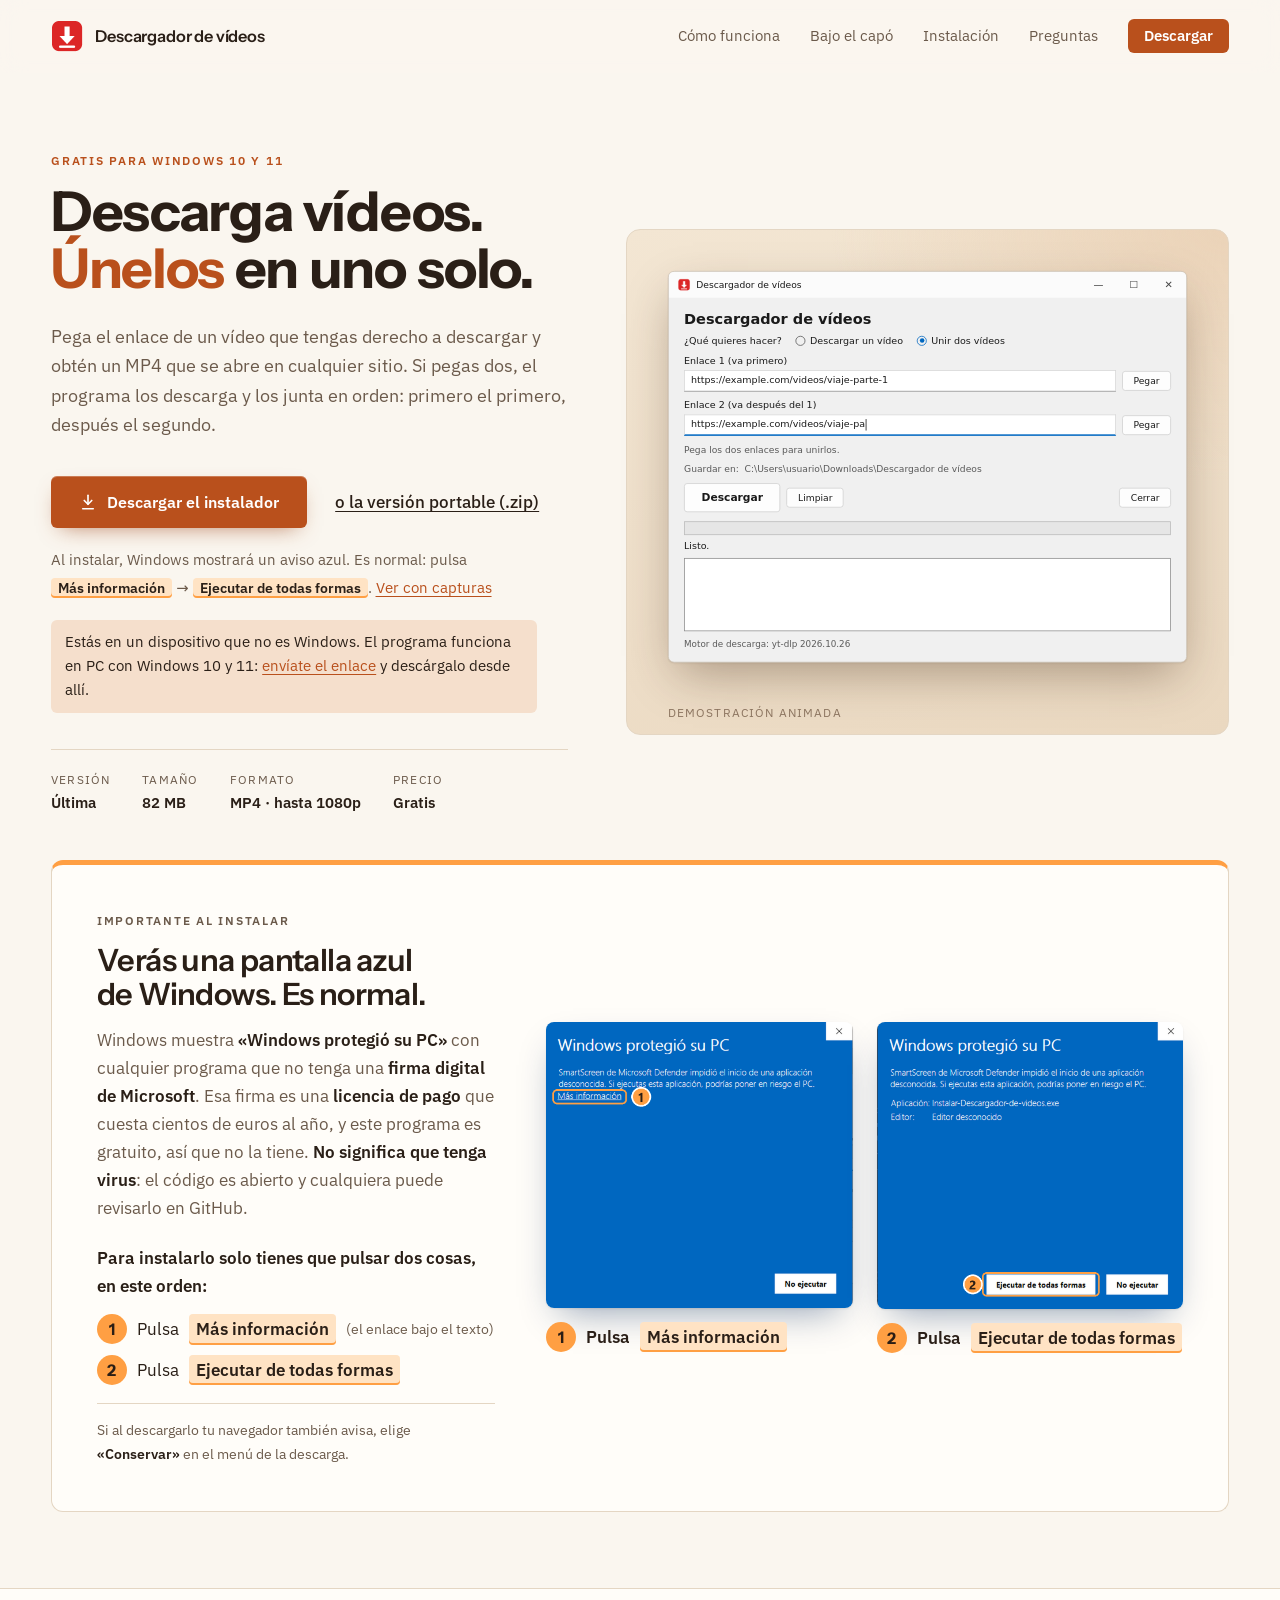
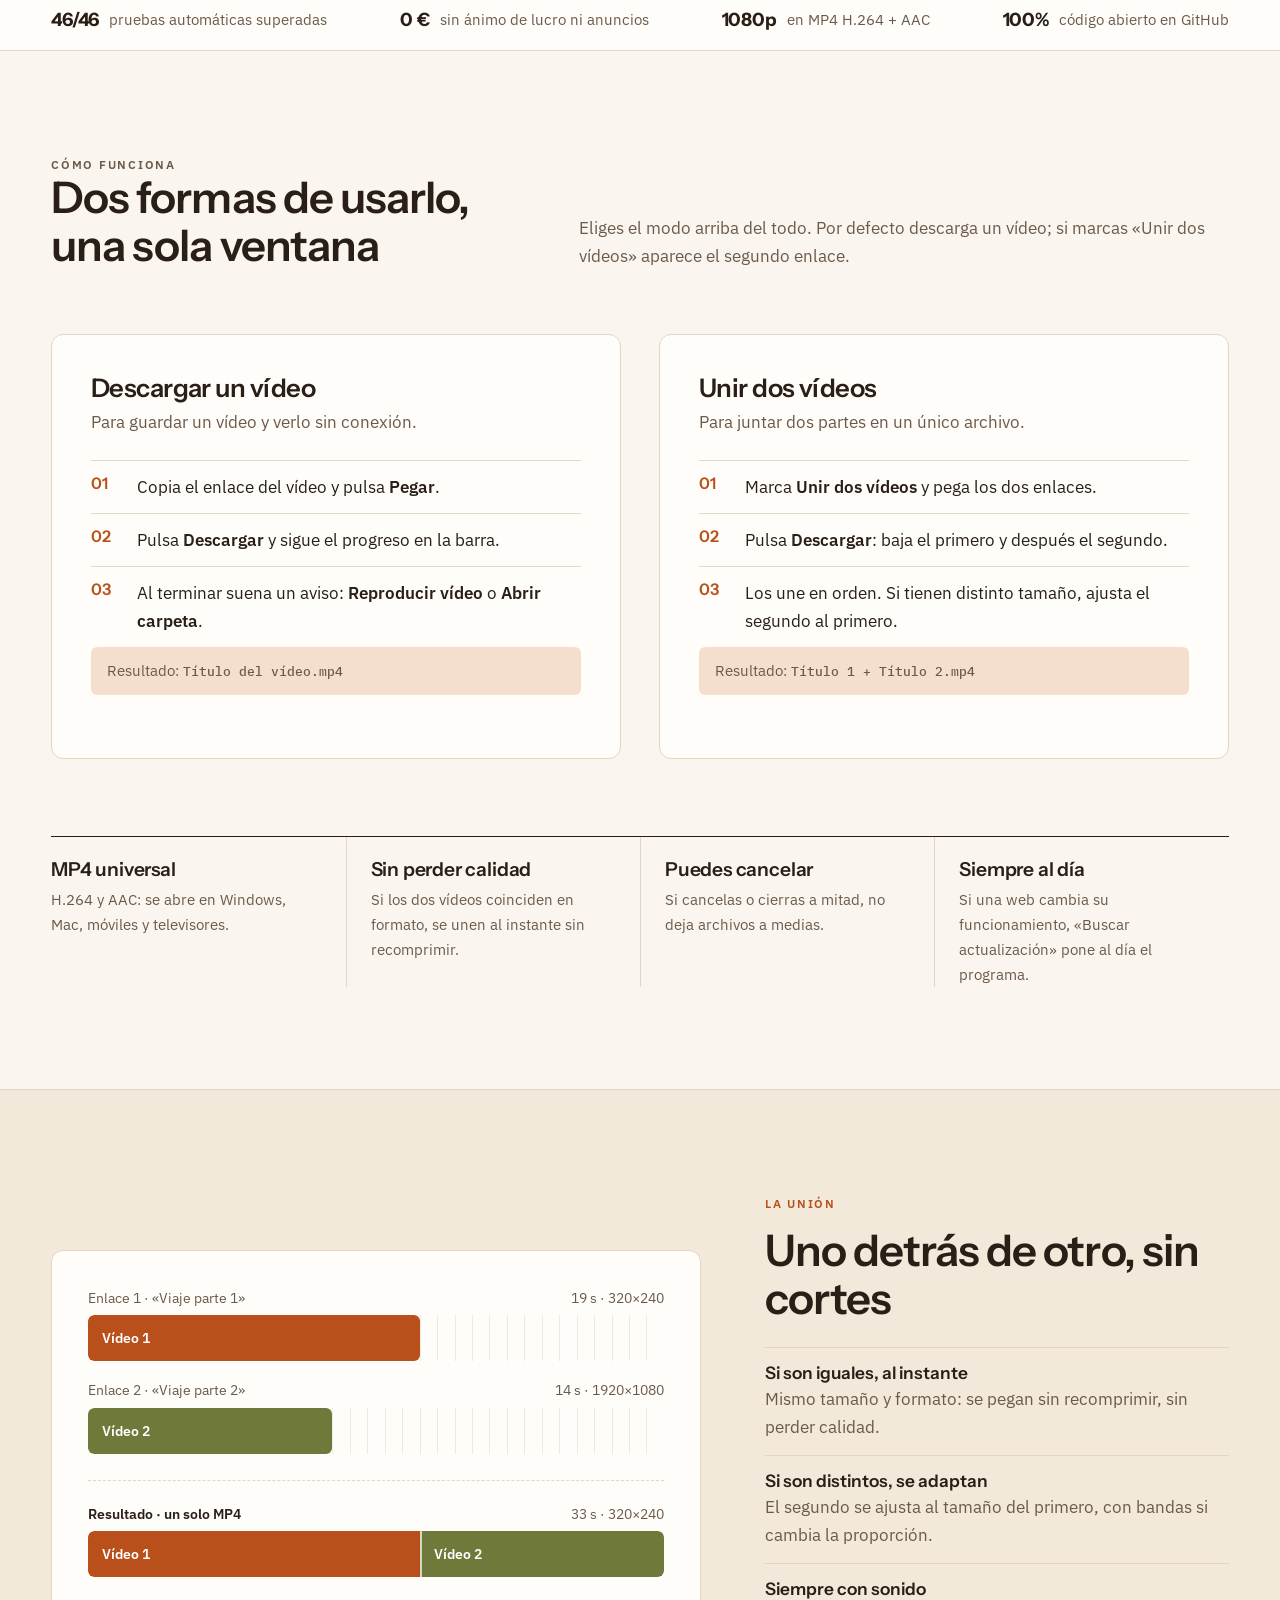
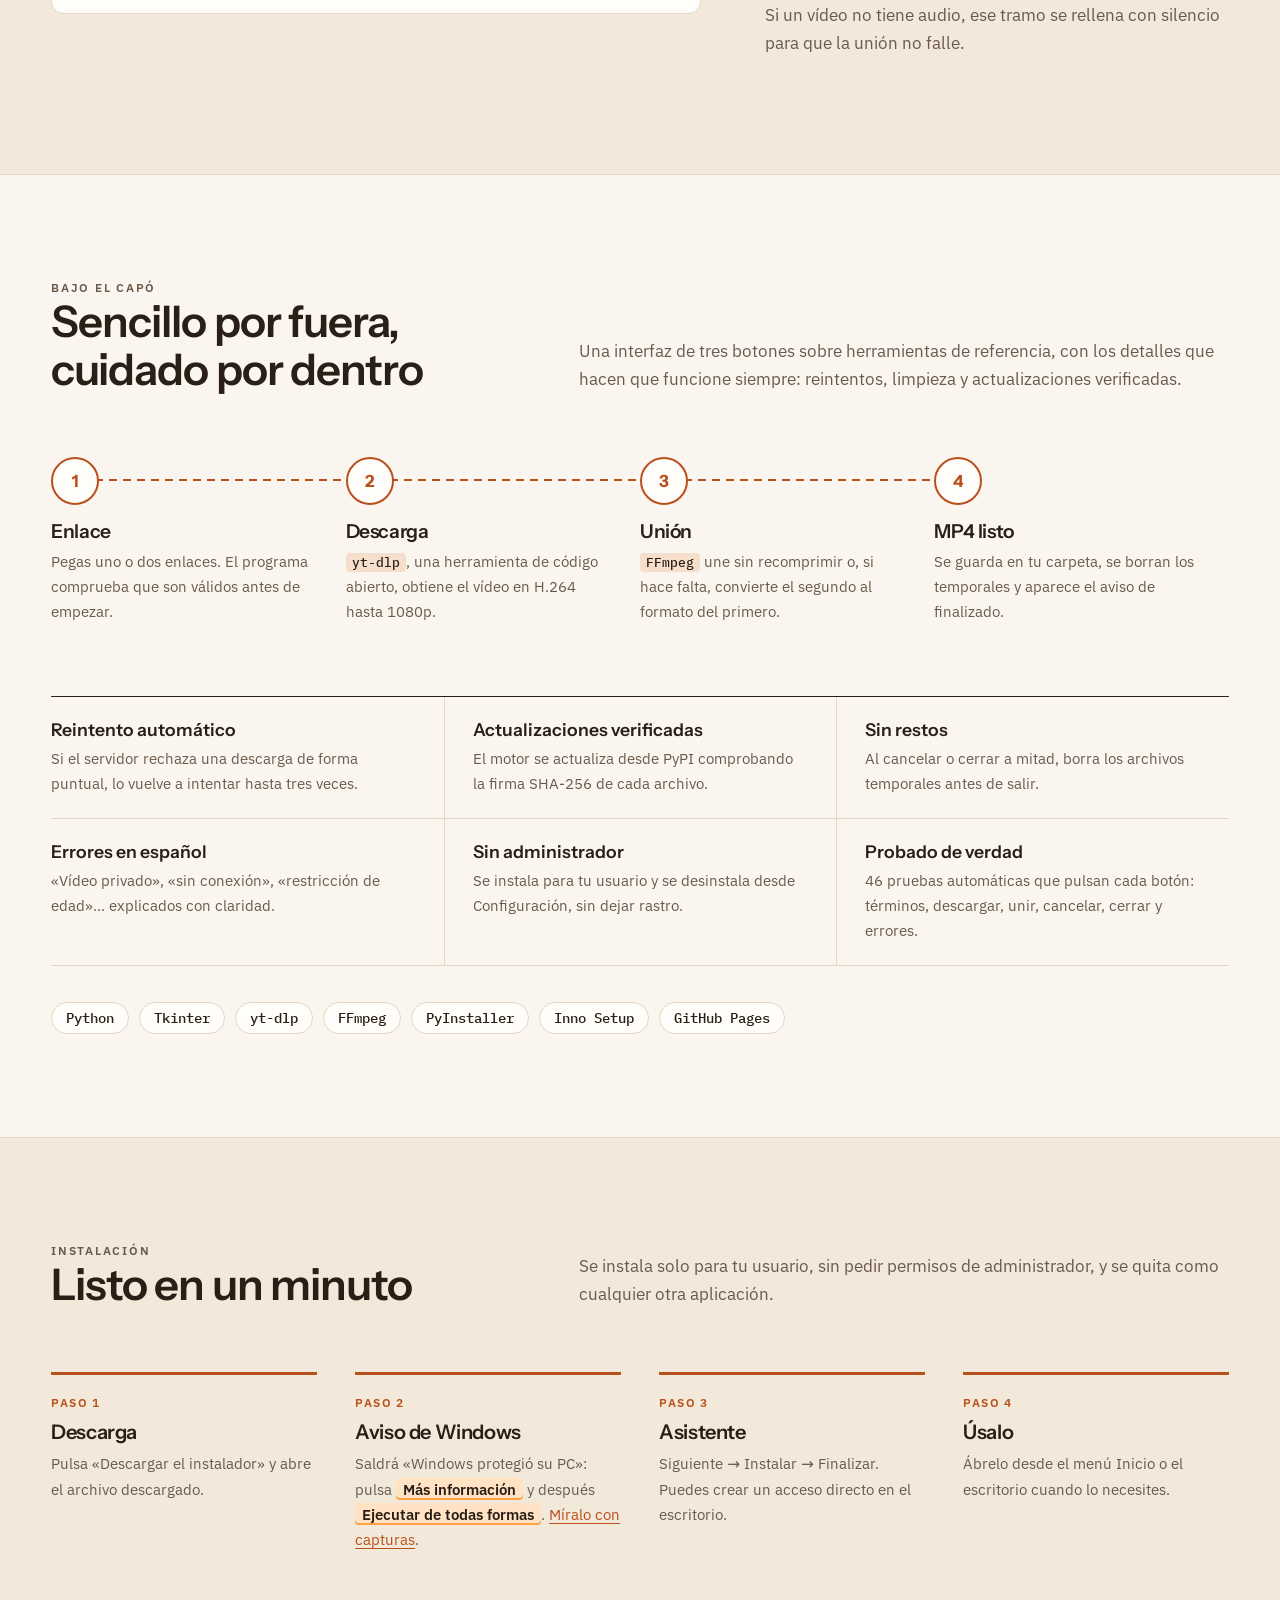
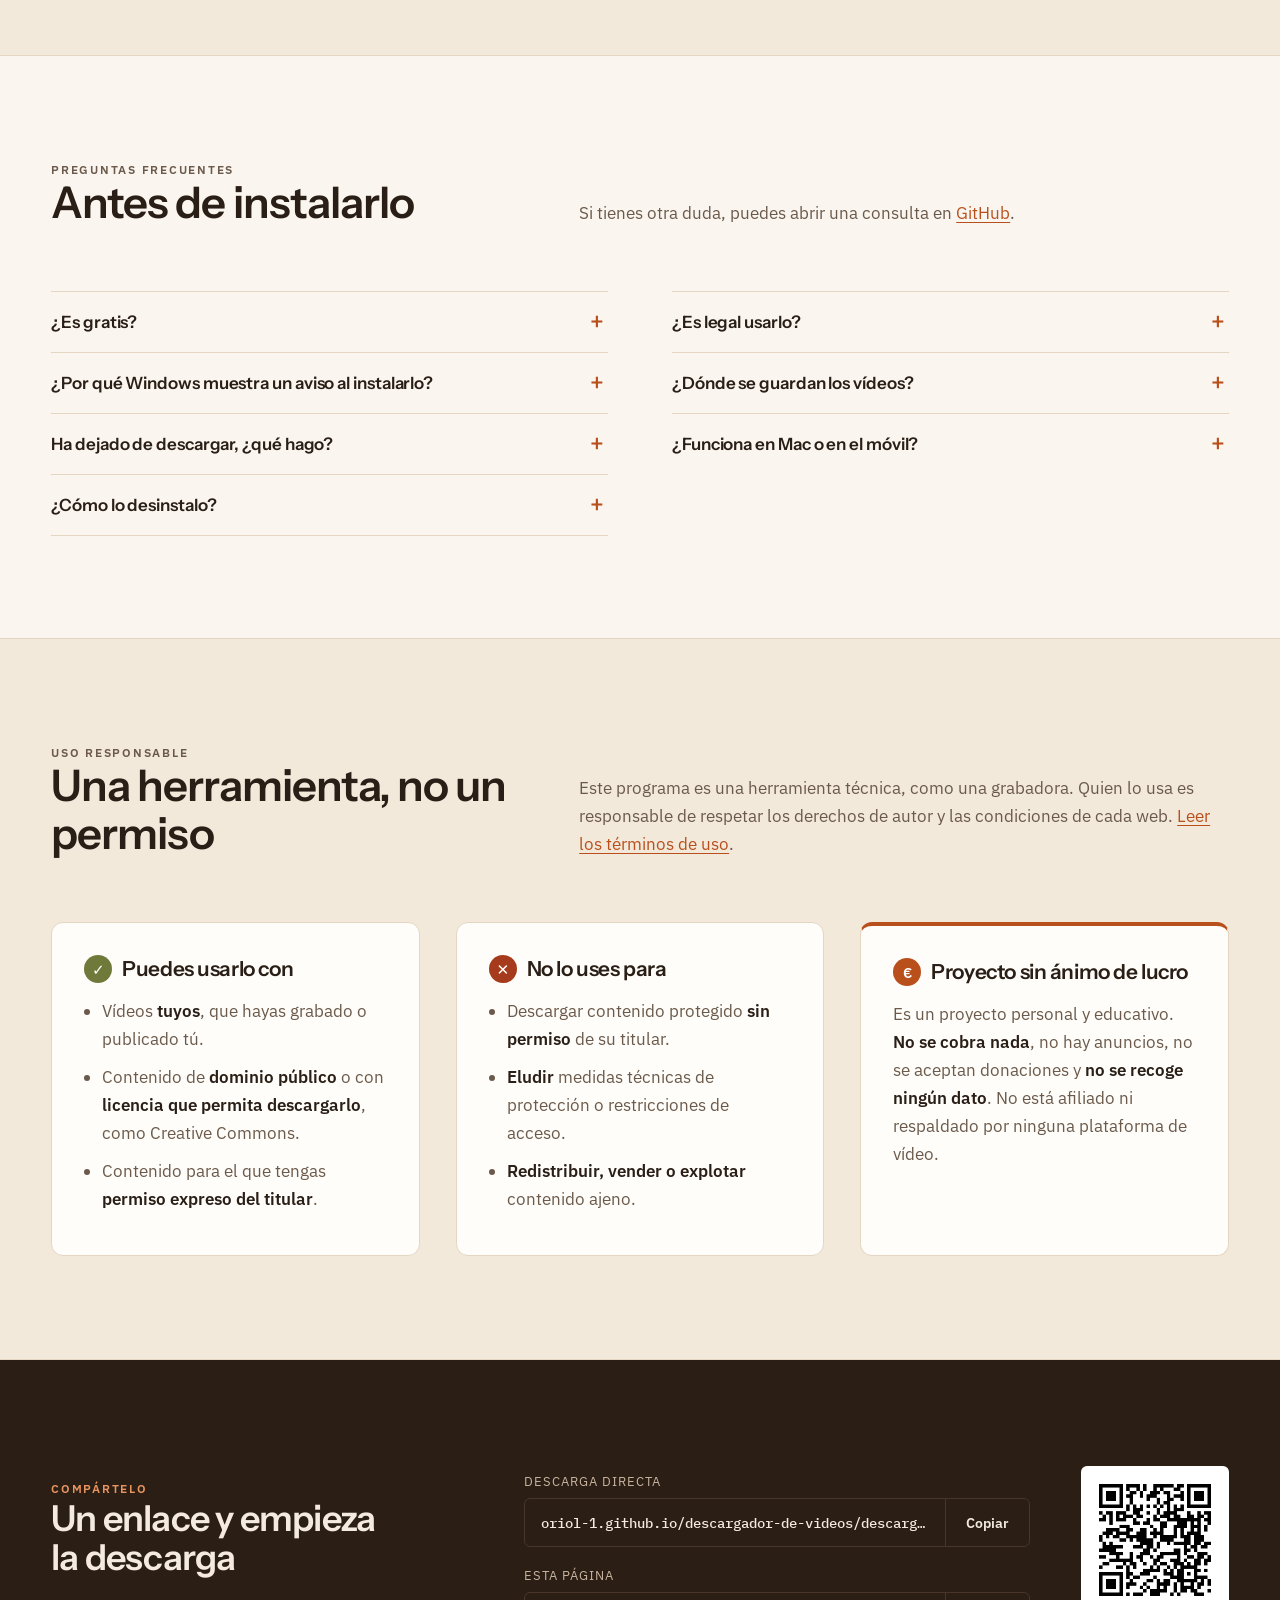
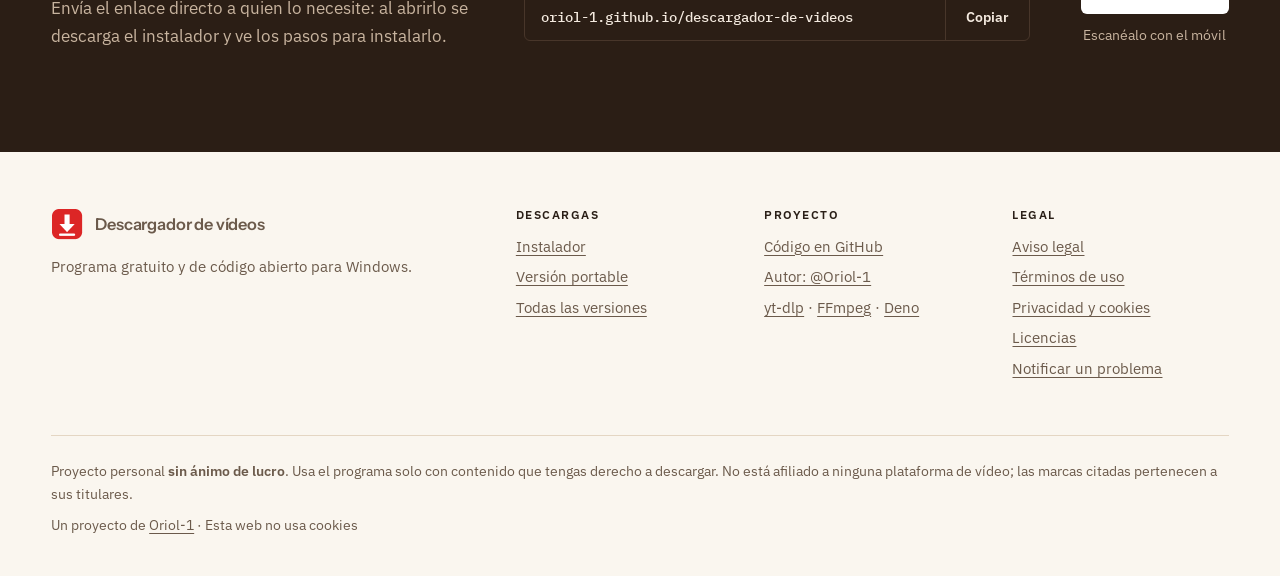
==== docs/index.html @ 26045945 "Descargador de vídeos 1.0.1 Programa para Windows que descarga un vídeo en MP4 o une dos vídeos en u" ====
<!doctype html>
<html lang="es">
<head>
  <meta charset="utf-8">
  <meta name="viewport" content="width=device-width, initial-scale=1">
  <title>Descargador de vídeos</title>
  <meta name="description" content="Programa gratuito para Windows: descarga un vídeo en MP4 o une dos vídeos en uno solo.">
  <link rel="icon" type="image/png" href="icono.png">
  <meta property="og:type" content="website">
  <meta property="og:url" content="https://oriol-1.github.io/descargador-de-videos/">
  <meta property="og:title" content="Descargador de vídeos · Gratis para Windows">
  <meta property="og:description" content="Descarga un vídeo en MP4 o une dos en uno solo. Sin anuncios ni cuentas.">
  <meta property="og:image" content="https://oriol-1.github.io/descargador-de-videos/og.png">
  <meta property="og:image:width" content="1200">
  <meta property="og:image:height" content="630">
  <meta name="twitter:card" content="summary_large_image">
  <meta name="theme-color" content="#FAF6EF">
  <link rel="preload" href="fuentes/instrumentsans.woff2" as="font" type="font/woff2" crossorigin>
  <link rel="stylesheet" href="fuentes/fuentes.css">
  <style>
    :root {
      --papel: #FAF6EF;
      --papel-2: #F2E9DB;
      --tarjeta: #FFFDF9;
      --tinta: #2A1F17;
      --tinta-suave: #6B5A4B;
      --linea: #E4D6C3;
      --acento: #B9501C;
      --acento-hover: #9A4116;
      --acento-suave: #F5DFCC;
      --oliva: #6F7A3A;
      --banda: #2B1E15;
      --banda-texto: #F4EADF;
      --banda-suave: #C8B49F;
      --banda-linea: #48362A;
      --titulos: "Instrument Sans", "Segoe UI", system-ui, sans-serif;
      --sans: "IBM Plex Sans", "Segoe UI", system-ui, sans-serif;
      --mono: "IBM Plex Mono", Consolas, monospace;
      --ancho: 1320px;
      --margen: clamp(16px, 4vw, 56px);
      color-scheme: light;
    }

    * { box-sizing: border-box; }
    html { scroll-behavior: smooth; scroll-padding-top: 88px; }
    body {
      margin: 0; background: var(--papel); color: var(--tinta);
      font: 17px/1.65 var(--sans); -webkit-font-smoothing: antialiased;
    }
    img { max-width: 100%; height: auto; display: block; }
    a { color: var(--acento); text-underline-offset: 3px; }
    a:focus-visible, button:focus-visible, summary:focus-visible, input:focus-visible {
      outline: 2px solid var(--acento); outline-offset: 3px; border-radius: 4px;
    }
    .ancho { max-width: var(--ancho); margin: 0 auto; padding: 0 var(--margen); }
    h1, h2, h3 { font-family: var(--titulos); font-weight: 600; line-height: 1.1; letter-spacing: -.02em; margin: 0; }
    .antetitulo {
      font-size: .78rem; font-weight: 600; letter-spacing: .14em; text-transform: uppercase;
      color: var(--acento); margin: 0 0 14px;
    }

    /* ---------- Apariciones al hacer scroll (solo con JavaScript) ---------- */
    .js .aparece { opacity: 0; transform: translateY(18px); transition: opacity .7s ease, transform .7s ease; }
    .js .aparece.visto { opacity: 1; transform: none; }
    @media (prefers-reduced-motion: reduce) {
      html { scroll-behavior: auto; }
      .js .aparece { opacity: 1; transform: none; transition: none; }
    }

    /* ---------- Botones ---------- */
    .boton {
      display: inline-flex; align-items: center; gap: 10px;
      background: var(--acento); color: #fff;
      font: 600 1rem/1 var(--sans); text-decoration: none;
      padding: 17px 28px; border-radius: 6px; border: 0; cursor: pointer;
      box-shadow: 0 1px 0 rgba(255,255,255,.25) inset, 0 8px 22px -10px rgba(154, 65, 22, .7);
      transition: background .15s, transform .15s;
    }
    .boton:hover { background: var(--acento-hover); transform: translateY(-1px); }
    .boton svg { width: 18px; height: 18px; flex: none; }
    .boton.pequeno { padding: 10px 16px; font-size: .92rem; box-shadow: none; }

    /* ---------- Cabecera fija ---------- */
    .cabecera {
      position: sticky; top: 0; z-index: 20;
      background: rgba(250, 246, 239, .82); backdrop-filter: saturate(1.4) blur(12px); -webkit-backdrop-filter: saturate(1.4) blur(12px);
      border-bottom: 1px solid transparent; transition: border-color .2s, box-shadow .2s;
    }
    .cabecera.con-sombra { border-bottom-color: var(--linea); box-shadow: 0 6px 24px -18px rgba(60, 35, 15, .5); }
    .cabecera .ancho { display: flex; align-items: center; justify-content: space-between; gap: 24px; height: 72px; }
    .marca { display: flex; align-items: center; gap: 12px; color: var(--tinta); text-decoration: none; font: 600 1.02rem var(--titulos); letter-spacing: -.01em; }
    .marca img { width: 32px; height: 32px; border-radius: 7px; }
    .menu { display: flex; align-items: center; gap: 30px; }
    .menu a:not(.boton) { color: var(--tinta-suave); text-decoration: none; font-size: .95rem; }
    .menu a:not(.boton):hover { color: var(--tinta); }

    /* ---------- Portada ---------- */
    .portada { padding: clamp(40px, 6vw, 88px) 0 clamp(28px, 3.5vw, 48px); overflow: hidden; }
    .portada .ancho {
      display: grid; grid-template-columns: minmax(0, 6fr) minmax(0, 7fr);
      gap: clamp(36px, 4.5vw, 72px); align-items: center;
    }
    .portada h1 { font-size: clamp(2.6rem, 4.3vw, 4.1rem); font-weight: 700; line-height: 1.03; letter-spacing: -.025em; word-spacing: .04em; text-wrap: balance; }
    .portada h1 em { font-style: normal; color: var(--acento); }
    .entradilla { font-size: clamp(1.05rem, 1.4vw, 1.2rem); color: var(--tinta-suave); margin: 24px 0 36px; max-width: 33em; }
    .acciones { display: flex; flex-wrap: wrap; align-items: center; gap: 14px 28px; }
    .acciones .secundario { color: var(--tinta); font-weight: 500; }
    .nota-instalar { margin: 18px 0 0; font-size: .92rem; color: var(--tinta-suave); max-width: 36em; line-height: 1.9; }
    .nota-instalar mark { font-size: .95em; }
    .aviso-plataforma {
      display: none; margin: 18px 0 0; padding: 10px 14px; border-radius: 6px;
      background: var(--acento-suave); font-size: .92rem; max-width: 33em;
    }
    .aviso-plataforma.visible { display: block; }
    .ficha {
      display: grid; grid-template-columns: repeat(4, auto); justify-content: start; gap: 8px 32px;
      margin: 36px 0 0; padding: 20px 0 0; border-top: 1px solid var(--linea); color: var(--tinta-suave); font-size: .92rem;
    }
    .ficha dt { font-size: .72rem; letter-spacing: .1em; text-transform: uppercase; }
    .ficha dd { margin: 2px 0 0; color: var(--tinta); font-weight: 600; }

    /* Escaparate con la demo */
    .escaparate {
      position: relative; margin: 0;
      background:
        radial-gradient(120% 90% at 100% 0%, #EBD3B8 0%, transparent 55%),
        linear-gradient(160deg, #F3E6D3, #EAD8C0);
      border: 1px solid var(--linea); border-radius: 14px;
      padding: clamp(18px, 3.2vw, 44px);
    }
    .escaparate::after {
      content: "Demostración animada"; position: absolute; left: clamp(18px, 3.2vw, 44px); bottom: 12px;
      font-size: .72rem; letter-spacing: .1em; text-transform: uppercase; color: #8C7560;
    }
    .demo-marco { position: relative; }
    .demo {
      position: absolute; top: 0; left: 0; width: 680px; transform-origin: top left;
      font: 12.5px/1.35 "Segoe UI", system-ui, sans-serif; color: #1a1a1a;
    }
    .ventana {
      background: #F0F0F0; border-radius: 8px; overflow: hidden;
      box-shadow: 0 1px 2px rgba(60,35,15,.12), 0 24px 60px -12px rgba(60,35,15,.38);
      border: 1px solid #CFC5B8;
    }
    .v-titulo { display: flex; align-items: center; gap: 8px; height: 34px; padding: 0 0 0 12px; background: #FBFBFB; font-size: 12px; }
    .v-titulo img { width: 16px; height: 16px; border-radius: 3px; }
    .v-titulo .controles { margin-left: auto; display: flex; }
    .v-titulo .controles span { width: 46px; height: 34px; display: grid; place-items: center; color: #444; font-size: 13px; }
    .v-cuerpo { padding: 16px 20px 14px; }
    .v-cuerpo h4 { margin: 0 0 10px; font: 700 19px "Segoe UI", system-ui, sans-serif; }
    .v-fila { display: flex; align-items: center; gap: 8px; margin-bottom: 10px; }
    .radio { display: inline-flex; align-items: center; gap: 6px; margin-left: 10px; }
    .radio i { width: 13px; height: 13px; border-radius: 50%; border: 1px solid #555; display: inline-block; position: relative; }
    .radio.on i { border-color: #0067C0; }
    .radio.on i::after { content: ""; position: absolute; inset: 2.5px; border-radius: 50%; background: #0067C0; }
    .v-etiqueta { margin: 0 0 3px; }
    .v-entrada {
      flex: 1; height: 28px; background: #fff; border: 1px solid #D5D5D5; border-bottom: 1px solid #8A8A8A;
      padding: 0 8px; display: flex; align-items: center; white-space: nowrap; overflow: hidden; font-size: 12.5px;
    }
    .v-entrada.foco { border-bottom: 2px solid #0067C0; }
    .v-entrada .cursor { width: 1px; height: 15px; background: #111; margin-left: 1px; animation: parpadeo 1s steps(1) infinite; }
    @keyframes parpadeo { 50% { opacity: 0; } }
    .v-boton {
      height: 26px; padding: 0 14px; border: 1px solid #D0D0D0; border-radius: 4px; background: #FDFDFD;
      display: inline-flex; align-items: center; font-size: 12px; transition: background .15s;
    }
    .v-boton.grande { height: 38px; padding: 0 22px; font: 700 14px "Segoe UI", system-ui, sans-serif; }
    .v-boton.pulsado { background: #E2E2E2; }
    .v-nota { color: #5a5a5a; margin: 2px 0 10px; font-size: 12px; }
    .v-carpeta { color: #5a5a5a; font-size: 12px; }
    .v-progreso { height: 18px; background: #E6E6E6; border: 1px solid #BCBCBC; margin: 12px 0 6px; overflow: hidden; }
    .v-progreso span { display: block; height: 100%; width: 0; background: #06B025; transition: width .15s linear; }
    .v-estado { font-size: 12.5px; min-height: 18px; }
    .v-estado.ok { color: #0a6b2b; font-weight: 700; }
    .v-registro {
      height: 96px; margin-top: 6px; background: #fff; border: 1px solid #8A8A8A; padding: 6px 8px;
      font: 11.5px/1.45 Consolas, monospace; overflow: hidden; white-space: pre;
    }
    .v-pie { color: #5a5a5a; font-size: 11.5px; margin-top: 10px; }
    .dialogo {
      position: absolute; right: -26px; bottom: 34px; width: 360px; background: #F3F3F3; border-radius: 8px;
      border: 1px solid #CFC5B8; box-shadow: 0 28px 70px -10px rgba(60,35,15,.5);
      opacity: 0; transform: translateY(14px) scale(.96); transition: opacity .35s ease, transform .35s cubic-bezier(.2,.9,.3,1.2);
      pointer-events: none;
    }
    .dialogo.abierto { opacity: 1; transform: none; }
    .dialogo .v-titulo { height: 30px; }
    .d-cuerpo { display: grid; grid-template-columns: 44px 1fr; gap: 12px; padding: 14px 18px 4px; }
    .d-cuerpo .check { font: 700 34px/1 "Segoe UI", sans-serif; color: #0a6b2b; }
    .d-cuerpo strong { display: block; font-size: 17px; margin-bottom: 4px; }
    .d-botones { display: flex; justify-content: flex-end; gap: 6px; padding: 10px 14px 14px; }
    .d-botones .v-boton.def { border: 1px solid #0067C0; }

    /* Franja de confianza */
    .confianza { border-top: 1px solid var(--linea); border-bottom: 1px solid var(--linea); background: var(--tarjeta); }
    .confianza ul { list-style: none; margin: 0 auto; padding: 18px var(--margen); display: flex; flex-wrap: wrap; justify-content: space-between; gap: 12px 32px; }
    .confianza li { display: flex; align-items: center; gap: 10px; color: var(--tinta-suave); font-size: .95rem; }
    .confianza strong { color: var(--tinta); font: 700 1.15rem var(--titulos); letter-spacing: -.01em; }

    /* ---------- Secciones ---------- */
    .seccion { padding: clamp(64px, 8vw, 116px) 0; }
    .seccion.alterna { background: var(--papel-2); border-top: 1px solid var(--linea); border-bottom: 1px solid var(--linea); }
    .titular {
      display: grid; grid-template-columns: minmax(0, 5fr) minmax(0, 7fr); gap: 20px clamp(40px, 5vw, 80px);
      align-items: end; margin-bottom: clamp(36px, 5vw, 64px);
    }
    .titular h2 { font-size: clamp(1.9rem, 3.4vw, 3rem); letter-spacing: -.022em; }
    .titular p { margin: 0; color: var(--tinta-suave); max-width: 38em; }

    /* Modos de uso */
    .modos { display: grid; grid-template-columns: 1fr 1fr; gap: clamp(20px, 3vw, 40px); }
    .modo { background: var(--tarjeta); border: 1px solid var(--linea); border-radius: 12px; padding: clamp(24px, 3vw, 40px); }
    .modo h3 { font-size: 1.6rem; margin-bottom: 6px; }
    .modo > p { color: var(--tinta-suave); margin: 0 0 24px; }
    .modo ol { margin: 0; padding: 0; list-style: none; counter-reset: p; }
    .modo li { counter-increment: p; position: relative; padding: 12px 0 12px 46px; border-top: 1px solid var(--linea); }
    .modo li::before { content: counter(p, decimal-leading-zero); position: absolute; left: 0; top: 12px; font: 600 1rem var(--titulos); color: var(--acento); }
    .resultado { margin-top: 20px; padding: 12px 16px; border-radius: 6px; background: var(--acento-suave); font-size: .93rem; overflow-wrap: anywhere; }
    .resultado code { font-family: var(--mono); font-size: .88em; }

    /* Así se unen */
    .union { display: grid; grid-template-columns: minmax(0, 7fr) minmax(0, 5fr); gap: clamp(32px, 5vw, 80px); align-items: center; }
    .pistas { background: var(--tarjeta); border: 1px solid var(--linea); border-radius: 12px; padding: clamp(20px, 3vw, 36px); }
    .pista { margin-bottom: 18px; }
    .pista:last-child { margin: 26px 0 0; padding-top: 22px; border-top: 1px dashed var(--linea); }
    .pista p { margin: 0 0 6px; font-size: .85rem; color: var(--tinta-suave); display: flex; justify-content: space-between; gap: 12px; }
    .carril { height: 46px; background: repeating-linear-gradient(90deg, var(--papel-2) 0 1px, transparent 1px 3.03%); border-radius: 6px; display: flex; overflow: hidden; }
    .clip {
      height: 100%; display: flex; align-items: center; padding: 0 14px; color: #fff; font: 600 .85rem var(--sans);
      white-space: nowrap; overflow: hidden;
    }
    .clip.uno { background: var(--acento); width: 57.6%; border-radius: 6px; }
    .clip.dos { background: var(--oliva); width: 42.4%; border-radius: 6px; }
    .final .clip.uno { border-radius: 6px 0 0 6px; }
    .final .clip.dos { border-radius: 0 6px 6px 0; box-shadow: inset 2px 0 0 rgba(255,255,255,.7); }
    .js .final .clip { transform: scaleX(0); transform-origin: left; transition: transform .9s cubic-bezier(.6,0,.2,1); }
    .js .final .clip.dos { transition-delay: .75s; }
    .js .visto .final .clip { transform: none; }
    .union ul { list-style: none; margin: 24px 0 0; padding: 0; }
    .union li { padding: 14px 0; border-top: 1px solid var(--linea); color: var(--tinta-suave); }
    .union li strong { display: block; color: var(--tinta); font: 600 1.08rem var(--titulos); margin-bottom: 2px; }
    @media (prefers-reduced-motion: reduce) { .js .final .clip { transform: none; transition: none; } }

    /* Ventajas */
    .ventajas { display: grid; grid-template-columns: repeat(4, minmax(0, 1fr)); margin: clamp(48px, 6vw, 80px) 0 0; border-top: 1px solid var(--tinta); }
    .ventajas div { padding: 20px 24px 0 0; }
    .ventajas div + div { padding-left: 24px; border-left: 1px solid var(--linea); }
    .ventajas dt { font: 600 1.2rem var(--titulos); letter-spacing: -.01em; }
    .ventajas dd { margin: 6px 0 0; color: var(--tinta-suave); font-size: .95rem; }

    /* Bajo el capó */
    .flujo { display: grid; grid-template-columns: repeat(4, minmax(0, 1fr)); gap: 0; margin: 0 0 clamp(48px, 6vw, 72px); padding: 0; list-style: none; counter-reset: f; }
    .flujo li { position: relative; padding: 0 24px 0 0; counter-increment: f; }
    .flujo li::before {
      content: counter(f); display: grid; place-items: center; width: 44px; height: 44px; border-radius: 50%;
      background: var(--tarjeta); border: 2px solid var(--acento); color: var(--acento); font: 700 1.05rem var(--titulos);
      position: relative; z-index: 1; margin-bottom: 16px;
    }
    .flujo li:not(:last-child)::after {
      content: ""; position: absolute; top: 22px; left: 44px; right: 0; height: 2px;
      background: repeating-linear-gradient(90deg, var(--acento) 0 8px, transparent 8px 14px);
    }
    .flujo h3 { font-size: 1.2rem; margin-bottom: 6px; }
    .flujo p { margin: 0; color: var(--tinta-suave); font-size: .95rem; }
    .flujo code { font-family: var(--mono); font-size: .85em; background: var(--acento-suave); padding: 1px 6px; border-radius: 4px; color: var(--tinta); }
    .detalles { display: grid; grid-template-columns: repeat(3, minmax(0, 1fr)); gap: 0; border-top: 1px solid var(--tinta); margin: 0; }
    .detalles div { padding: 22px 28px 22px 0; border-bottom: 1px solid var(--linea); }
    .detalles div:not(:nth-child(3n+1)) { padding-left: 28px; border-left: 1px solid var(--linea); }
    .detalles dt { font: 600 1.1rem var(--titulos); }
    .detalles dd { margin: 6px 0 0; color: var(--tinta-suave); font-size: .95rem; }
    .pila { display: flex; flex-wrap: wrap; gap: 10px; margin: 36px 0 0; padding: 0; list-style: none; }
    .pila li { border: 1px solid var(--linea); background: var(--tarjeta); border-radius: 999px; padding: 6px 14px; font: 500 .88rem var(--mono); color: var(--tinta); }

    /* Instalación */
    .pasos { display: grid; grid-template-columns: repeat(4, minmax(0, 1fr)); gap: clamp(20px, 3vw, 40px); margin: 0; padding: 0; list-style: none; counter-reset: paso; }
    .pasos li { counter-increment: paso; border-top: 3px solid var(--acento); padding-top: 18px; }
    .pasos li::before { content: "Paso " counter(paso); display: block; font-size: .76rem; letter-spacing: .12em; text-transform: uppercase; color: var(--acento); font-weight: 600; margin-bottom: 8px; }
    .pasos h3 { font-size: 1.25rem; margin-bottom: 8px; }
    .pasos p { margin: 0; color: var(--tinta-suave); font-size: .96rem; }
    mark {
      background: #FFE3C4; color: var(--tinta); font-weight: 700; padding: 1px 7px; border-radius: 4px;
      box-shadow: inset 0 -2px 0 #FF9F43; white-space: nowrap;
    }

    /* Aviso de Windows (SmartScreen) */
    .seccion-aviso { padding: 0 0 clamp(48px, 6vw, 80px); }
    .aviso-windows {
      background: var(--tarjeta);
      border: 1px solid var(--linea); border-top: 5px solid #FF9F43; border-radius: 12px;
      padding: clamp(24px, 3.5vw, 48px);
      display: grid; grid-template-columns: minmax(0, 5fr) minmax(0, 8fr); gap: clamp(28px, 4vw, 56px); align-items: center;
    }
    .aviso-windows h3 { font-size: clamp(1.5rem, 2.4vw, 2rem); margin-bottom: 14px; text-wrap: balance; }
    .aviso-texto > p { color: var(--tinta-suave); margin: 0 0 14px; }
    .aviso-texto strong { color: var(--tinta); }
    .aviso-clave { color: var(--tinta) !important; font-weight: 600; margin-top: 22px !important; }
    .aviso-pasos { list-style: none; margin: 0 0 18px; padding: 0; display: grid; gap: 10px; }
    .aviso-pasos li { display: flex; align-items: center; flex-wrap: wrap; gap: 6px 10px; font-size: 1.08rem; }
    .aviso-pasos small { color: var(--tinta-suave); font-size: .85rem; }
    .aviso-pasos span, .aviso-capturas figcaption span {
      flex: none; display: inline-grid; place-items: center; width: 30px; height: 30px; border-radius: 50%;
      background: #FF9F43; color: var(--banda); font: 700 1rem var(--titulos);
    }
    .aviso-nota { font-size: .9rem; border-top: 1px solid var(--linea); padding-top: 14px; margin: 0 !important; }
    .aviso-capturas { display: grid; grid-template-columns: 1fr 1fr; gap: clamp(14px, 2vw, 24px); }
    .aviso-capturas figure { margin: 0; }
    .aviso-capturas a { display: block; cursor: zoom-in; }
    .aviso-capturas img { border-radius: 8px; box-shadow: 0 1px 2px rgba(0,0,0,.08), 0 16px 36px -14px rgba(0, 40, 90, .45); }
    .aviso-capturas figcaption { display: flex; align-items: center; gap: 10px; margin-top: 14px; font-weight: 600; }

    kbd { font: 500 .85em var(--sans); padding: 1px 6px; border: 1px solid var(--linea); border-bottom-width: 2px; border-radius: 4px; background: var(--tarjeta); white-space: nowrap; }

    /* Preguntas */
    .preguntas { display: grid; grid-template-columns: 1fr 1fr; gap: 0 clamp(32px, 5vw, 80px); }
    details { border-top: 1px solid var(--linea); }
    details:last-child, details:nth-last-child(2):nth-child(odd) { border-bottom: 1px solid var(--linea); }
    summary { cursor: pointer; list-style: none; padding: 20px 36px 20px 0; position: relative; font: 600 1.06rem var(--titulos); letter-spacing: -.005em; }
    summary::-webkit-details-marker { display: none; }
    summary::after { content: "+"; position: absolute; right: 4px; top: 50%; transform: translateY(-50%); font: 400 1.6rem/1 var(--titulos); color: var(--acento); transition: transform .2s; }
    details[open] summary::after { transform: translateY(-50%) rotate(45deg); }
    details p { margin: -6px 0 22px; color: var(--tinta-suave); max-width: 36em; }

    /* Uso responsable */
    .uso { display: grid; grid-template-columns: repeat(3, minmax(0, 1fr)); gap: clamp(20px, 3vw, 36px); }
    .uso > div { background: var(--tarjeta); border: 1px solid var(--linea); border-radius: 12px; padding: clamp(22px, 2.6vw, 32px); }
    .uso h3 { font-size: 1.3rem; margin-bottom: 14px; display: flex; align-items: center; gap: 10px; }
    .uso h3::before { flex: none; display: inline-grid; place-items: center; width: 28px; height: 28px; border-radius: 50%; font: 700 .95rem var(--sans); color: #fff; }
    .uso-si h3::before { content: "✓"; background: var(--oliva); }
    .uso-no h3::before { content: "✕"; background: #A63A1C; }
    .uso-lucro { border-top: 4px solid var(--acento) !important; }
    .uso-lucro h3::before { content: "€"; background: var(--acento); }
    .uso ul { margin: 0; padding: 0 0 0 18px; color: var(--tinta-suave); }
    .uso li { margin: 0 0 10px; }
    .uso p { margin: 0; color: var(--tinta-suave); }
    .uso strong { color: var(--tinta); }

    /* Compartir */
    .banda { background: var(--banda); color: var(--banda-texto); padding: clamp(64px, 8vw, 104px) 0; }
    .banda .ancho { display: grid; grid-template-columns: minmax(0, 5fr) minmax(0, 6fr) auto; gap: clamp(32px, 4vw, 64px); align-items: center; }
    .banda h2 { font-size: clamp(1.8rem, 2.8vw, 2.5rem); letter-spacing: -.022em; text-wrap: balance; }
    .banda .antetitulo { color: #E8945F; }
    .banda p { color: var(--banda-suave); margin: 16px 0 0; }
    .copiables { display: grid; gap: 18px; }
    .copiable label { display: block; font-size: .8rem; letter-spacing: .08em; text-transform: uppercase; color: var(--banda-suave); margin-bottom: 6px; }
    .copiable div { display: flex; border: 1px solid var(--banda-linea); border-radius: 6px; overflow: hidden; }
    .copiable input { flex: 1; min-width: 0; background: transparent; border: 0; color: var(--banda-texto); font: 500 .9rem var(--mono); padding: 14px 16px; text-overflow: ellipsis; }
    .copiable button { flex: none; border: 0; border-left: 1px solid var(--banda-linea); background: transparent; color: var(--banda-texto); font: 600 .9rem var(--sans); padding: 0 20px; cursor: pointer; }
    .copiable button:hover { background: #3A2A1F; }
    .copiable button.hecho { color: #B9D98F; }
    .qr { margin: 0; }
    .qr img { width: 148px; height: 148px; background: #fff; padding: 8px; border-radius: 6px; }
    .qr figcaption { font-size: .85rem; color: var(--banda-suave); margin-top: 10px; text-align: center; }

    /* Pie */
    .pie { padding: 56px 0 40px; font-size: .93rem; color: var(--tinta-suave); }
    .pie .ancho { display: grid; grid-template-columns: minmax(0, 2fr) repeat(3, minmax(0, 1fr)); gap: 32px; }
    .pie h3 { font: 600 .78rem/1 var(--sans); letter-spacing: .12em; text-transform: uppercase; color: var(--tinta); margin-bottom: 14px; }
    .pie ul { list-style: none; margin: 0; padding: 0; }
    .pie li { margin: 6px 0; }
    .pie a { color: var(--tinta-suave); }
    .pie a:hover { color: var(--tinta); }
    .pie .legal { grid-column: 1 / -1; display: flex; flex-wrap: wrap; justify-content: space-between; gap: 8px 24px; border-top: 1px solid var(--linea); padding-top: 24px; margin: 16px 0 0; font-size: .86rem; }

    /* ---------- Adaptable ---------- */
    @media (max-width: 1080px) {
      .portada .ancho, .union { grid-template-columns: 1fr; }
      .portada .texto { max-width: 680px; }
      .ventajas { grid-template-columns: repeat(2, minmax(0, 1fr)); row-gap: 28px; }
      .ventajas div:nth-child(3) { padding-left: 0; border-left: 0; }
      .pasos { grid-template-columns: repeat(2, minmax(0, 1fr)); row-gap: 36px; }
      .detalles { grid-template-columns: repeat(2, minmax(0, 1fr)); }
      .detalles div:not(:nth-child(3n+1)) { padding-left: 0; border-left: 0; }
      .detalles div:nth-child(2n) { padding-left: 28px; border-left: 1px solid var(--linea); }
      .banda .ancho { grid-template-columns: 1fr auto; }
      .banda .ancho > div:first-child { grid-column: 1 / -1; }
      .dialogo { right: -8px; }
      .aviso-windows { grid-template-columns: 1fr; }
      .uso { grid-template-columns: 1fr 1fr; }
      .uso-lucro { grid-column: 1 / -1; }
    }
    @media (max-width: 760px) {
      body { font-size: 16px; }
      .menu a:not(.boton) { display: none; }
      .titular, .modos, .preguntas { grid-template-columns: 1fr; }
      details:nth-last-child(2):nth-child(odd) { border-bottom: 0; }
      .ficha { grid-template-columns: repeat(2, auto); }
      .confianza ul { justify-content: flex-start; }
      .confianza li { width: calc(50% - 16px); }
      .flujo { grid-template-columns: 1fr; gap: 0; }
      .flujo li { padding: 0 0 28px 64px; }
      .flujo li::before { position: absolute; left: 0; top: 0; margin: 0; }
      .flujo li:not(:last-child)::after { top: 44px; bottom: 0; left: 21px; right: auto; width: 2px; height: auto; background: repeating-linear-gradient(180deg, var(--acento) 0 8px, transparent 8px 14px); }
      .detalles { grid-template-columns: 1fr; }
      .detalles div, .detalles div:nth-child(2n) { padding-left: 0; border-left: 0; padding-right: 0; }
      .banda .ancho { grid-template-columns: 1fr; }
      .qr { display: none; }
      .pie .ancho { grid-template-columns: 1fr 1fr; }
      .pie .ancho > div:first-child { grid-column: 1 / -1; }
    }
    @media (max-width: 520px) {
      .acciones .boton { width: 100%; justify-content: center; }
      .ventajas, .pasos { grid-template-columns: 1fr; }
      .ventajas div, .ventajas div + div { padding-left: 0; border-left: 0; }
      .ventajas div + div { border-top: 1px solid var(--linea); padding-top: 18px; }
      .confianza li { width: 100%; }
      .aviso-capturas { grid-template-columns: 1fr; }
      .uso { grid-template-columns: 1fr; }
      .escaparate::after { display: none; }
    }
  </style>
</head>
<body>
  <script>document.documentElement.classList.add("js");</script>

  <header class="cabecera" id="cabecera">
    <div class="ancho">
      <a class="marca" href="./"><img src="icono.png" alt="" width="32" height="32">Descargador de vídeos</a>
      <nav class="menu" aria-label="Principal">
        <a href="#como-funciona">Cómo funciona</a>
        <a href="#bajo-el-capo">Bajo el capó</a>
        <a href="#instalacion">Instalación</a>
        <a href="#preguntas">Preguntas</a>
        <a class="boton pequeno" href="descargar/">Descargar</a>
      </nav>
    </div>
  </header>

  <main>
    <!-- Portada -->
    <section class="portada">
      <div class="ancho">
        <div class="texto">
          <p class="antetitulo">Gratis para Windows 10 y 11</p>
          <h1>Descarga vídeos. <em>Únelos</em> en uno solo.</h1>
          <p class="entradilla">Pega el enlace de un vídeo que tengas derecho a descargar y obtén un MP4 que se abre en cualquier sitio. Si pegas dos, el programa los descarga y los junta en orden: primero el primero, después el segundo.</p>
          <div class="acciones">
            <a class="boton" href="https://github.com/Oriol-1/descargador-de-videos/releases/latest/download/Instalar-Descargador-de-videos.exe">
              <svg viewBox="0 0 24 24" fill="none" stroke="currentColor" stroke-width="2.2" stroke-linecap="round" stroke-linejoin="round" aria-hidden="true"><path d="M12 3v12"/><path d="m7 10 5 5 5-5"/><path d="M5 21h14"/></svg>
              Descargar el instalador
            </a>
            <a class="secundario" href="https://github.com/Oriol-1/descargador-de-videos/releases/latest/download/Descargador-de-videos-portable.zip">o la versión portable (.zip)</a>
          </div>
          <p class="nota-instalar">Al instalar, Windows mostrará un aviso azul. Es normal: pulsa <mark>Más información</mark> → <mark>Ejecutar de todas formas</mark>. <a href="#aviso-windows">Ver con capturas</a></p>
          <p class="aviso-plataforma" id="aviso-plataforma">Estás en un dispositivo que no es Windows. El programa funciona en PC con Windows 10 y 11: <a href="#compartir">envíate el enlace</a> y descárgalo desde allí.</p>
          <dl class="ficha">
            <div><dt>Versión</dt><dd id="version">Última</dd></div>
            <div><dt>Tamaño</dt><dd id="tamano">82 MB</dd></div>
            <div><dt>Formato</dt><dd>MP4 · hasta 1080p</dd></div>
            <div><dt>Precio</dt><dd>Gratis</dd></div>
          </dl>
        </div>

        <figure class="escaparate" aria-label="Demostración del programa uniendo dos vídeos">
          <div class="demo-marco" id="demo-marco">
            <div class="demo" id="demo" aria-hidden="true">
              <div class="ventana">
                <div class="v-titulo"><img src="icono.png" alt="">Descargador de vídeos<span class="controles"><span>—</span><span>☐</span><span>✕</span></span></div>
                <div class="v-cuerpo">
                  <h4>Descargador de vídeos</h4>
                  <div class="v-fila">¿Qué quieres hacer? <span class="radio"><i></i>Descargar un vídeo</span><span class="radio on"><i></i>Unir dos vídeos</span></div>
                  <p class="v-etiqueta">Enlace 1 (va primero)</p>
                  <div class="v-fila"><div class="v-entrada" id="d-e1"></div><span class="v-boton" id="d-p1">Pegar</span></div>
                  <p class="v-etiqueta">Enlace 2 (va después del 1)</p>
                  <div class="v-fila"><div class="v-entrada" id="d-e2"></div><span class="v-boton" id="d-p2">Pegar</span></div>
                  <p class="v-nota" id="d-nota">Pega los dos enlaces para unirlos.</p>
                  <div class="v-fila v-carpeta">Guardar en: &nbsp;C:\Users\usuario\Downloads\Descargador de vídeos</div>
                  <div class="v-fila"><span class="v-boton grande" id="d-boton">Descargar</span><span class="v-boton">Limpiar</span><span class="v-boton" style="margin-left:auto">Cerrar</span></div>
                  <div class="v-progreso"><span id="d-barra"></span></div>
                  <div class="v-estado" id="d-estado">Listo.</div>
                  <div class="v-registro" id="d-registro"></div>
                  <div class="v-pie">Motor de descarga: yt-dlp 2026.10.26</div>
                </div>
              </div>
              <div class="dialogo" id="d-dialogo">
                <div class="v-titulo"><img src="icono.png" alt="">¡Descarga finalizada!<span class="controles"><span>✕</span></span></div>
                <div class="d-cuerpo"><span class="check">✔</span><div><strong>¡Descarga finalizada!</strong>El vídeo se ha guardado como:<br>Viaje parte 1 + Viaje parte 2.mp4</div></div>
                <div class="d-botones"><span class="v-boton">▶ Reproducir vídeo</span><span class="v-boton">Abrir carpeta</span><span class="v-boton def">Aceptar</span></div>
              </div>
            </div>
          </div>
          <noscript><img src="captura.png" width="740" height="631" alt="Ventana del programa"></noscript>
        </figure>
      </div>
    </section>

    <!-- Aviso de Windows al instalar: justo debajo de la descarga -->
    <section class="seccion-aviso">
      <div class="ancho">
        <div class="aviso-windows" id="aviso-windows">
          <div class="aviso-texto">
            <p class="antetitulo">Importante al instalar</p>
            <h3>Verás una pantalla azul de Windows. Es normal.</h3>
            <p>Windows muestra <strong>«Windows protegió su PC»</strong> con cualquier programa que no tenga una <strong>firma digital de Microsoft</strong>. Esa firma es una <strong>licencia de pago</strong> que cuesta cientos de euros al año, y este programa es gratuito, así que no la tiene. <strong>No significa que tenga virus</strong>: el código es abierto y cualquiera puede revisarlo en GitHub.</p>
            <p class="aviso-clave">Para instalarlo solo tienes que pulsar dos cosas, en este orden:</p>
            <ol class="aviso-pasos">
              <li><span>1</span>Pulsa <mark>Más información</mark> <small>(el enlace bajo el texto)</small></li>
              <li><span>2</span>Pulsa <mark>Ejecutar de todas formas</mark></li>
            </ol>
            <p class="aviso-nota">Si al descargarlo tu navegador también avisa, elige <strong>«Conservar»</strong> en el menú de la descarga.</p>
          </div>
          <div class="aviso-capturas">
            <figure>
              <a href="aviso-windows-1.png" target="_blank" rel="noopener" title="Ver en grande"><img src="aviso-windows-1.png" width="533" height="498" loading="lazy" alt="Pantalla azul «Windows protegió su PC» con el enlace «Más información» remarcado con el número 1"></a>
              <figcaption><span>1</span>Pulsa <mark>Más información</mark></figcaption>
            </figure>
            <figure>
              <a href="aviso-windows-2.png" target="_blank" rel="noopener" title="Ver en grande"><img src="aviso-windows-2.png" width="531" height="498" loading="lazy" alt="Pantalla azul con el botón «Ejecutar de todas formas» remarcado con el número 2"></a>
              <figcaption><span>2</span>Pulsa <mark>Ejecutar de todas formas</mark></figcaption>
            </figure>
          </div>
        </div>
      </div>
    </section>

    <!-- Franja de confianza -->
    <div class="confianza">
      <ul class="ancho">
        <li><strong>46/46</strong> pruebas automáticas superadas</li>
        <li><strong>0 €</strong> sin ánimo de lucro ni anuncios</li>
        <li><strong>1080p</strong> en MP4 H.264 + AAC</li>
        <li><strong>100%</strong> código abierto en GitHub</li>
      </ul>
    </div>

    <!-- Cómo funciona -->
    <section class="seccion" id="como-funciona">
      <div class="ancho">
        <div class="titular aparece">
          <div><p class="antetitulo">Cómo funciona</p><h2>Dos formas de usarlo, una sola ventana</h2></div>
          <p>Eliges el modo arriba del todo. Por defecto descarga un vídeo; si marcas «Unir dos vídeos» aparece el segundo enlace.</p>
        </div>
        <div class="modos">
          <article class="modo aparece">
            <h3>Descargar un vídeo</h3>
            <p>Para guardar un vídeo y verlo sin conexión.</p>
            <ol>
              <li>Copia el enlace del vídeo y pulsa <strong>Pegar</strong>.</li>
              <li>Pulsa <strong>Descargar</strong> y sigue el progreso en la barra.</li>
              <li>Al terminar suena un aviso: <strong>Reproducir vídeo</strong> o <strong>Abrir carpeta</strong>.</li>
            </ol>
            <p class="resultado">Resultado: <code>Título del vídeo.mp4</code></p>
          </article>
          <article class="modo aparece">
            <h3>Unir dos vídeos</h3>
            <p>Para juntar dos partes en un único archivo.</p>
            <ol>
              <li>Marca <strong>Unir dos vídeos</strong> y pega los dos enlaces.</li>
              <li>Pulsa <strong>Descargar</strong>: baja el primero y después el segundo.</li>
              <li>Los une en orden. Si tienen distinto tamaño, ajusta el segundo al primero.</li>
            </ol>
            <p class="resultado">Resultado: <code>Título 1 + Título 2.mp4</code></p>
          </article>
        </div>
        <dl class="ventajas aparece">
          <div><dt>MP4 universal</dt><dd>H.264 y AAC: se abre en Windows, Mac, móviles y televisores.</dd></div>
          <div><dt>Sin perder calidad</dt><dd>Si los dos vídeos coinciden en formato, se unen al instante sin recomprimir.</dd></div>
          <div><dt>Puedes cancelar</dt><dd>Si cancelas o cierras a mitad, no deja archivos a medias.</dd></div>
          <div><dt>Siempre al día</dt><dd>Si una web cambia su funcionamiento, «Buscar actualización» pone al día el programa.</dd></div>
        </dl>
      </div>
    </section>

    <!-- Así se unen -->
    <section class="seccion alterna">
      <div class="ancho union">
        <div class="pistas aparece" id="pistas">
          <div class="pista"><p><span>Enlace 1 · «Viaje parte 1»</span><span>19 s · 320×240</span></p><div class="carril"><span class="clip uno">Vídeo 1</span></div></div>
          <div class="pista"><p><span>Enlace 2 · «Viaje parte 2»</span><span>14 s · 1920×1080</span></p><div class="carril"><span class="clip dos">Vídeo 2</span></div></div>
          <div class="pista final"><p><span><strong style="color:var(--tinta)">Resultado · un solo MP4</strong></span><span>33 s · 320×240</span></p><div class="carril"><span class="clip uno">Vídeo 1</span><span class="clip dos">Vídeo 2</span></div></div>
        </div>
        <div class="aparece">
          <p class="antetitulo">La unión</p>
          <h2 style="font-size:clamp(1.9rem,3.4vw,3rem);letter-spacing:-.022em">Uno detrás de otro, sin cortes</h2>
          <ul>
            <li><strong>Si son iguales, al instante</strong>Mismo tamaño y formato: se pegan sin recomprimir, sin perder calidad.</li>
            <li><strong>Si son distintos, se adaptan</strong>El segundo se ajusta al tamaño del primero, con bandas si cambia la proporción.</li>
            <li><strong>Siempre con sonido</strong>Si un vídeo no tiene audio, ese tramo se rellena con silencio para que la unión no falle.</li>
          </ul>
        </div>
      </div>
    </section>

    <!-- Bajo el capó -->
    <section class="seccion" id="bajo-el-capo">
      <div class="ancho">
        <div class="titular aparece">
          <div><p class="antetitulo">Bajo el capó</p><h2>Sencillo por fuera, cuidado por dentro</h2></div>
          <p>Una interfaz de tres botones sobre herramientas de referencia, con los detalles que hacen que funcione siempre: reintentos, limpieza y actualizaciones verificadas.</p>
        </div>
        <ol class="flujo aparece">
          <li><h3>Enlace</h3><p>Pegas uno o dos enlaces. El programa comprueba que son válidos antes de empezar.</p></li>
          <li><h3>Descarga</h3><p><code>yt-dlp</code>, una herramienta de código abierto, obtiene el vídeo en H.264 hasta 1080p.</p></li>
          <li><h3>Unión</h3><p><code>FFmpeg</code> une sin recomprimir o, si hace falta, convierte el segundo al formato del primero.</p></li>
          <li><h3>MP4 listo</h3><p>Se guarda en tu carpeta, se borran los temporales y aparece el aviso de finalizado.</p></li>
        </ol>
        <dl class="detalles aparece">
          <div><dt>Reintento automático</dt><dd>Si el servidor rechaza una descarga de forma puntual, lo vuelve a intentar hasta tres veces.</dd></div>
          <div><dt>Actualizaciones verificadas</dt><dd>El motor se actualiza desde PyPI comprobando la firma SHA-256 de cada archivo.</dd></div>
          <div><dt>Sin restos</dt><dd>Al cancelar o cerrar a mitad, borra los archivos temporales antes de salir.</dd></div>
          <div><dt>Errores en español</dt><dd>«Vídeo privado», «sin conexión», «restricción de edad»… explicados con claridad.</dd></div>
          <div><dt>Sin administrador</dt><dd>Se instala para tu usuario y se desinstala desde Configuración, sin dejar rastro.</dd></div>
          <div><dt>Probado de verdad</dt><dd>46 pruebas automáticas que pulsan cada botón: términos, descargar, unir, cancelar, cerrar y errores.</dd></div>
        </dl>
        <ul class="pila aparece" aria-label="Tecnologías">
          <li>Python</li><li>Tkinter</li><li>yt-dlp</li><li>FFmpeg</li><li>PyInstaller</li><li>Inno Setup</li><li>GitHub Pages</li>
        </ul>
      </div>
    </section>

    <!-- Instalación -->
    <section class="seccion alterna" id="instalacion">
      <div class="ancho">
        <div class="titular aparece">
          <div><p class="antetitulo">Instalación</p><h2>Listo en un minuto</h2></div>
          <p>Se instala solo para tu usuario, sin pedir permisos de administrador, y se quita como cualquier otra aplicación.</p>
        </div>
        <ol class="pasos aparece">
          <li><h3>Descarga</h3><p>Pulsa «Descargar el instalador» y abre el archivo descargado.</p></li>
          <li><h3>Aviso de Windows</h3><p>Saldrá «Windows protegió su PC»: pulsa <mark>Más información</mark> y después <mark>Ejecutar de todas formas</mark>. <a href="#aviso-windows">Míralo con capturas</a>.</p></li>
          <li><h3>Asistente</h3><p>Siguiente → Instalar → Finalizar. Puedes crear un acceso directo en el escritorio.</p></li>
          <li><h3>Úsalo</h3><p>Ábrelo desde el menú Inicio o el escritorio cuando lo necesites.</p></li>
        </ol>
      </div>
    </section>

    <!-- Preguntas -->
    <section class="seccion" id="preguntas">
      <div class="ancho">
        <div class="titular aparece">
          <div><p class="antetitulo">Preguntas frecuentes</p><h2>Antes de instalarlo</h2></div>
          <p>Si tienes otra duda, puedes abrir una consulta en <a href="https://github.com/Oriol-1/descargador-de-videos/issues">GitHub</a>.</p>
        </div>
        <div class="preguntas aparece">
          <details><summary>¿Es gratis?</summary><p>Sí. Es un proyecto personal <strong>sin ánimo de lucro</strong>: sin anuncios, sin cuentas, sin donaciones y sin recoger datos. El código es abierto y está en GitHub.</p></details>
          <details><summary>¿Es legal usarlo?</summary><p>El programa es una herramienta, como un grabador. Es legal usarlo con <strong>tus propios vídeos</strong>, con contenido de <strong>dominio público o con licencia que permita descargarlo</strong> (por ejemplo, Creative Commons) y con contenido para el que tengas <strong>permiso del titular</strong>. Cada persona es responsable de cumplir la ley y las condiciones de cada web. <a href="legal/#uso-permitido">Ver el uso permitido</a>.</p></details>
          <details><summary>¿Por qué Windows muestra un aviso al instalarlo?</summary><p>Porque el programa no tiene la firma digital de Microsoft, que es una licencia de pago. Es normal en programas gratuitos y no significa que tenga virus: pulsa <mark>Más información</mark> y después <mark>Ejecutar de todas formas</mark>. <a href="#aviso-windows">Ver con capturas</a>.</p></details>
          <details><summary>¿Dónde se guardan los vídeos?</summary><p>En la carpeta Descargas, dentro de «Descargador de vídeos». Puedes elegir otra con el botón «Cambiar…» y el programa la recuerda.</p></details>
          <details><summary>Ha dejado de descargar, ¿qué hago?</summary><p>Las webs de vídeo cambian a menudo. Pulsa «Buscar actualización» en la parte de abajo del programa y reinícialo cuando te lo pida.</p></details>
          <details><summary>¿Funciona en Mac o en el móvil?</summary><p>No, de momento es solo para Windows 10 y 11.</p></details>
          <details><summary>¿Cómo lo desinstalo?</summary><p>Configuración → Aplicaciones → Descargador de vídeos → Desinstalar. Los vídeos que hayas descargado no se borran.</p></details>
        </div>
      </div>
    </section>

    <!-- Uso responsable -->
    <section class="seccion alterna" id="uso-responsable">
      <div class="ancho">
        <div class="titular aparece">
          <div><p class="antetitulo">Uso responsable</p><h2>Una herramienta, no un permiso</h2></div>
          <p>Este programa es una herramienta técnica, como una grabadora. Quien lo usa es responsable de respetar los derechos de autor y las condiciones de cada web. <a href="legal/#uso-permitido">Leer los términos de uso</a>.</p>
        </div>
        <div class="uso aparece">
          <div class="uso-si">
            <h3>Puedes usarlo con</h3>
            <ul>
              <li>Vídeos <strong>tuyos</strong>, que hayas grabado o publicado tú.</li>
              <li>Contenido de <strong>dominio público</strong> o con <strong>licencia que permita descargarlo</strong>, como Creative Commons.</li>
              <li>Contenido para el que tengas <strong>permiso expreso del titular</strong>.</li>
            </ul>
          </div>
          <div class="uso-no">
            <h3>No lo uses para</h3>
            <ul>
              <li>Descargar contenido protegido <strong>sin permiso</strong> de su titular.</li>
              <li><strong>Eludir</strong> medidas técnicas de protección o restricciones de acceso.</li>
              <li><strong>Redistribuir, vender o explotar</strong> contenido ajeno.</li>
            </ul>
          </div>
          <div class="uso-lucro">
            <h3>Proyecto sin ánimo de lucro</h3>
            <p>Es un proyecto personal y educativo. <strong>No se cobra nada</strong>, no hay anuncios, no se aceptan donaciones y <strong>no se recoge ningún dato</strong>. No está afiliado ni respaldado por ninguna plataforma de vídeo.</p>
          </div>
        </div>
      </div>
    </section>

    <!-- Compartir -->
    <section class="banda" id="compartir">
      <div class="ancho">
        <div>
          <p class="antetitulo">Compártelo</p>
          <h2>Un enlace y empieza la descarga</h2>
          <p>Envía el enlace directo a quien lo necesite: al abrirlo se descarga el instalador y ve los pasos para instalarlo.</p>
        </div>
        <div class="copiables">
          <div class="copiable">
            <label for="enlace-directo">Descarga directa</label>
            <div><input id="enlace-directo" readonly value="oriol-1.github.io/descargador-de-videos/descargar"><button type="button" data-copiar="https://oriol-1.github.io/descargador-de-videos/descargar">Copiar</button></div>
          </div>
          <div class="copiable">
            <label for="enlace-web">Esta página</label>
            <div><input id="enlace-web" readonly value="oriol-1.github.io/descargador-de-videos"><button type="button" data-copiar="https://oriol-1.github.io/descargador-de-videos/">Copiar</button></div>
          </div>
        </div>
        <figure class="qr">
          <img src="qr.png" width="148" height="148" alt="Código QR que lleva a esta página">
          <figcaption>Escanéalo con el móvil</figcaption>
        </figure>
      </div>
    </section>
  </main>

  <footer class="pie">
    <div class="ancho">
      <div>
        <a class="marca" href="./"><img src="icono.png" alt="" width="32" height="32">Descargador de vídeos</a>
        <p>Programa gratuito y de código abierto para Windows.</p>
      </div>
      <div>
        <h3>Descargas</h3>
        <ul>
          <li><a href="https://github.com/Oriol-1/descargador-de-videos/releases/latest/download/Instalar-Descargador-de-videos.exe">Instalador</a></li>
          <li><a href="https://github.com/Oriol-1/descargador-de-videos/releases/latest/download/Descargador-de-videos-portable.zip">Versión portable</a></li>
          <li><a href="https://github.com/Oriol-1/descargador-de-videos/releases">Todas las versiones</a></li>
        </ul>
      </div>
      <div>
        <h3>Proyecto</h3>
        <ul>
          <li><a href="https://github.com/Oriol-1/descargador-de-videos">Código en GitHub</a></li>
          <li><a href="https://github.com/Oriol-1">Autor: @Oriol-1</a></li>
          <li><a href="https://github.com/yt-dlp/yt-dlp">yt-dlp</a> · <a href="https://ffmpeg.org">FFmpeg</a> · <a href="https://deno.com">Deno</a></li>
        </ul>
      </div>
      <div>
        <h3>Legal</h3>
        <ul>
          <li><a href="legal/#aviso-legal">Aviso legal</a></li>
          <li><a href="legal/#terminos">Términos de uso</a></li>
          <li><a href="legal/#privacidad">Privacidad y cookies</a></li>
          <li><a href="legal/#licencias">Licencias</a></li>
          <li><a href="legal/#retirada">Notificar un problema</a></li>
        </ul>
      </div>
      <p class="legal"><span>Proyecto personal <strong>sin ánimo de lucro</strong>. Usa el programa solo con contenido que tengas derecho a descargar. No está afiliado a ninguna plataforma de vídeo; las marcas citadas pertenecen a sus titulares.</span><span>Un proyecto de <a href="https://github.com/Oriol-1">Oriol-1</a> · Esta web no usa cookies</span></p>
    </div>
  </footer>

  <script>
    const sinMovimiento = matchMedia("(prefers-reduced-motion: reduce)").matches;

    // Cabecera con sombra al hacer scroll.
    const cabecera = document.getElementById("cabecera");
    const sombra = () => cabecera.classList.toggle("con-sombra", scrollY > 8);
    addEventListener("scroll", sombra, { passive: true }); sombra();

    // Apariciones suaves.
    const observador = new IntersectionObserver(entradas => {
      entradas.forEach(e => { if (e.isIntersecting) { e.target.classList.add("visto"); observador.unobserve(e.target); } });
    }, { threshold: .18 });
    document.querySelectorAll(".aparece").forEach(el => observador.observe(el));

    // Aviso si no es Windows.
    const ua = navigator.userAgent;
    if (!/Windows/i.test(ua) && /Android|iPhone|iPad|Macintosh|Linux|CrOS/i.test(ua)) {
      document.getElementById("aviso-plataforma").classList.add("visible");
    }

    // Versión y tamaño reales de la última publicación.
    fetch("https://api.github.com/repos/Oriol-1/descargador-de-videos/releases/latest")
      .then(r => r.ok ? r.json() : Promise.reject())
      .then(rel => {
        document.getElementById("version").textContent = rel.tag_name.replace(/^v/, "");
        const inst = (rel.assets || []).find(a => a.name.endsWith(".exe"));
        if (inst) document.getElementById("tamano").textContent = Math.round(inst.size / 1e6) + " MB";
      })
      .catch(() => {});

    // Botones «Copiar».
    document.querySelectorAll("[data-copiar]").forEach(boton => {
      boton.addEventListener("click", async () => {
        try { await navigator.clipboard.writeText(boton.dataset.copiar); boton.textContent = "Copiado"; }
        catch { boton.previousElementSibling.select(); boton.textContent = "Pulsa Ctrl+C"; }
        boton.classList.add("hecho");
        setTimeout(() => { boton.textContent = "Copiar"; boton.classList.remove("hecho"); }, 1800);
      });
    });

    // ---------- Demo animada del programa ----------
    const ANCHO_DEMO = 680;
    const marco = document.getElementById("demo-marco");
    const demo = document.getElementById("demo");
    const escalar = () => {
      const k = Math.min(1, marco.clientWidth / ANCHO_DEMO);
      demo.style.transform = `scale(${k})`;
      marco.style.height = (demo.offsetHeight + 40) * k + "px";
    };
    new ResizeObserver(escalar).observe(marco); escalar();

    const $ = id => document.getElementById(id);
    const e1 = $("d-e1"), e2 = $("d-e2"), barra = $("d-barra"), estado = $("d-estado"),
          registro = $("d-registro"), boton = $("d-boton"), dialogo = $("d-dialogo"), nota = $("d-nota");
    const ENLACE1 = "https://example.com/videos/viaje-parte-1";
    const ENLACE2 = "https://example.com/videos/viaje-parte-2";
    const espera = ms => new Promise(r => setTimeout(r, ms));
    const log = t => { registro.textContent += (registro.textContent ? "\n" : "") + t; registro.scrollTop = registro.scrollHeight; };
    const progreso = (p, t) => { barra.style.width = p + "%"; if (t) estado.textContent = t; };

    async function escribir(caja, texto) {
      caja.classList.add("foco");
      for (let i = 1; i <= texto.length; i += 2) {
        caja.innerHTML = texto.slice(0, i) + '<span class="cursor"></span>';
        await espera(22);
      }
      caja.textContent = texto;
      caja.classList.remove("foco");
    }
    async function pulsar(el) { el.classList.add("pulsado"); await espera(180); el.classList.remove("pulsado"); }
    async function avanzar(desde, hasta, prefijo, ms) {
      const pasos = 12;
      for (let i = 1; i <= pasos; i++) {
        const p = desde + (hasta - desde) * i / pasos;
        progreso(p, `${prefijo}descargando ${Math.round((i / pasos) * 100)}%  (6.8MiB/s)`);
        await espera(ms / pasos);
      }
    }
    function estadoFinal() {
      e1.textContent = ENLACE1; e2.textContent = ENLACE2;
      nota.textContent = "Se descargarán los 2 vídeos y se unirán en un solo MP4 (primero el 1).";
      progreso(100, "✔ Finalizado: Viaje parte 1 + Viaje parte 2.mp4"); estado.className = "v-estado ok";
      registro.textContent = "Vídeo 1/2: Viaje parte 1\n   320x240, 15 fps, avc1/mp4a\nVídeo 2/2: Viaje parte 2\n   1920x1080, 30 fps, avc1/mp4a\nGuardado: Viaje parte 1 + Viaje parte 2.mp4";
      registro.scrollTop = registro.scrollHeight;
      dialogo.classList.add("abierto");
    }
    function reiniciar() {
      e1.textContent = ""; e2.textContent = ""; registro.textContent = ""; estado.className = "v-estado";
      nota.textContent = "Pega los dos enlaces para unirlos."; boton.textContent = "Descargar";
      barra.style.transition = "none"; progreso(0, "Listo."); barra.offsetWidth; barra.style.transition = "";
      dialogo.classList.remove("abierto");
    }
    async function bucle() {
      while (true) {
        reiniciar();
        await espera(900);
        await pulsar($("d-p1")); await escribir(e1, ENLACE1); await espera(350);
        await pulsar($("d-p2")); await escribir(e2, ENLACE2);
        nota.textContent = "Se descargarán los 2 vídeos y se unirán en un solo MP4 (primero el 1).";
        await espera(600);
        await pulsar(boton); boton.textContent = "Cancelar";
        log("————————————————————————");
        log("Vídeo 1/2: Viaje parte 1"); log("   320x240, 15 fps, avc1/mp4a");
        await avanzar(0, 40, "Vídeo 1/2: ", 1700);
        log("Vídeo 2/2: Viaje parte 2"); log("   1920x1080, 30 fps, avc1/mp4a");
        await avanzar(40, 80, "Vídeo 2/2: ", 1700);
        log("Los vídeos son distintos: se ajusta el 2 al formato del 1.");
        for (let p = 82; p <= 100; p += 3) { progreso(Math.min(p, 100), "Uniendo vídeos (recodificando)..."); await espera(140); }
        progreso(100, "✔ Finalizado: Viaje parte 1 + Viaje parte 2.mp4"); estado.className = "v-estado ok";
        boton.textContent = "Descargar"; log("Guardado: Viaje parte 1 + Viaje parte 2.mp4");
        await espera(250); dialogo.classList.add("abierto");
        await espera(3800);
      }
    }
    if (sinMovimiento) estadoFinal(); else bucle();
  </script>
</body>
</html>
---- docs/fuentes/fuentes.css ----
/* Fuentes alojadas en esta misma web: no se conecta con Google ni con terceros.
   Licencia: SIL Open Font License 1.1 (ver OFL-*.txt en esta carpeta). */
@font-face { font-family: 'Instrument Sans'; font-style: normal; font-weight: 500 700; font-display: swap;
  src: url('instrumentsans.woff2') format('woff2'); unicode-range: U+0000-00FF, U+0131, U+0152-0153, U+02BB-02BC, U+02C6, U+02DA, U+02DC, U+0304, U+0308, U+0329, U+2000-206F, U+20AC, U+2122, U+2191, U+2193, U+2212, U+2215, U+FEFF, U+FFFD; }
@font-face { font-family: 'IBM Plex Sans'; font-style: normal; font-weight: 400 600; font-display: swap;
  src: url('ibmplexsans.woff2') format('woff2'); unicode-range: U+0000-00FF, U+0131, U+0152-0153, U+02BB-02BC, U+02C6, U+02DA, U+02DC, U+0304, U+0308, U+0329, U+2000-206F, U+20AC, U+2122, U+2191, U+2193, U+2212, U+2215, U+FEFF, U+FFFD; }
@font-face { font-family: 'IBM Plex Mono'; font-style: normal; font-weight: 500 500; font-display: swap;
  src: url('ibmplexmono.woff2') format('woff2'); unicode-range: U+0000-00FF, U+0131, U+0152-0153, U+02BB-02BC, U+02C6, U+02DA, U+02DC, U+0304, U+0308, U+0329, U+2000-206F, U+20AC, U+2122, U+2191, U+2193, U+2212, U+2215, U+FEFF, U+FFFD; }
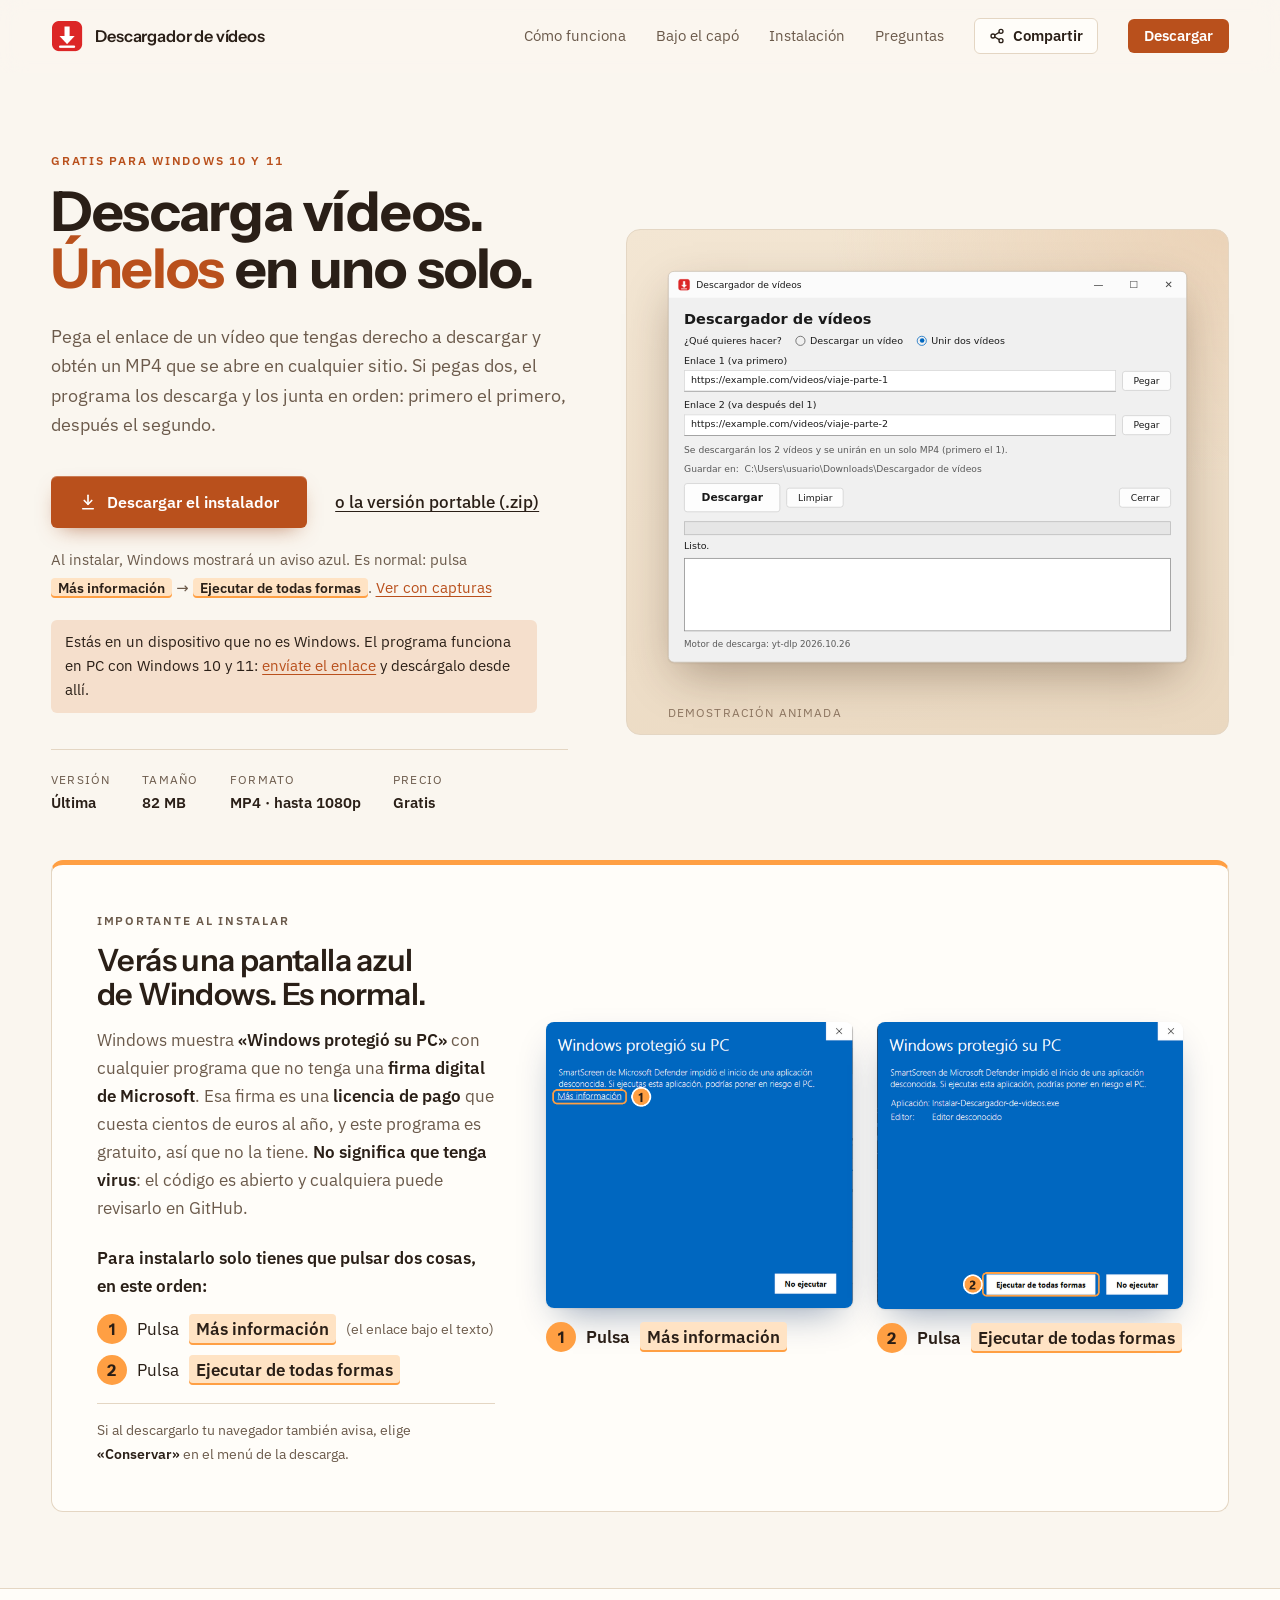
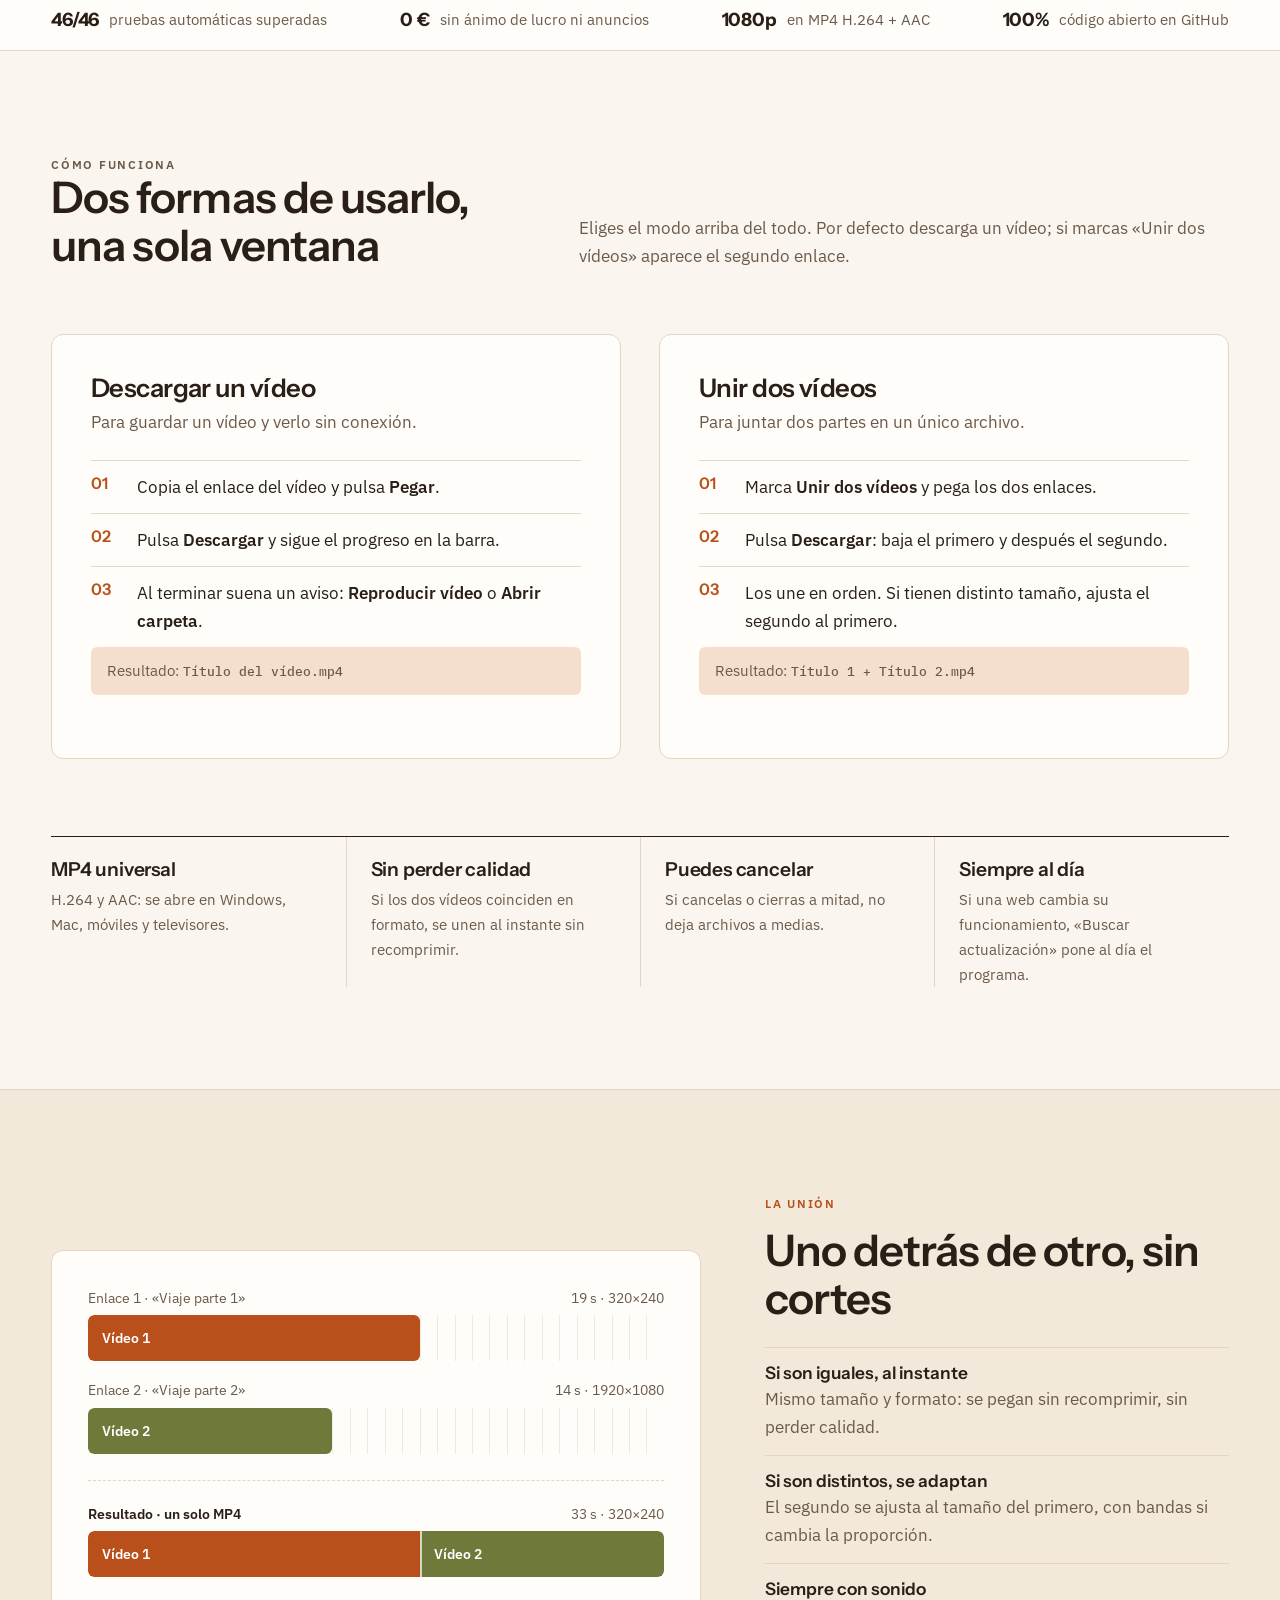
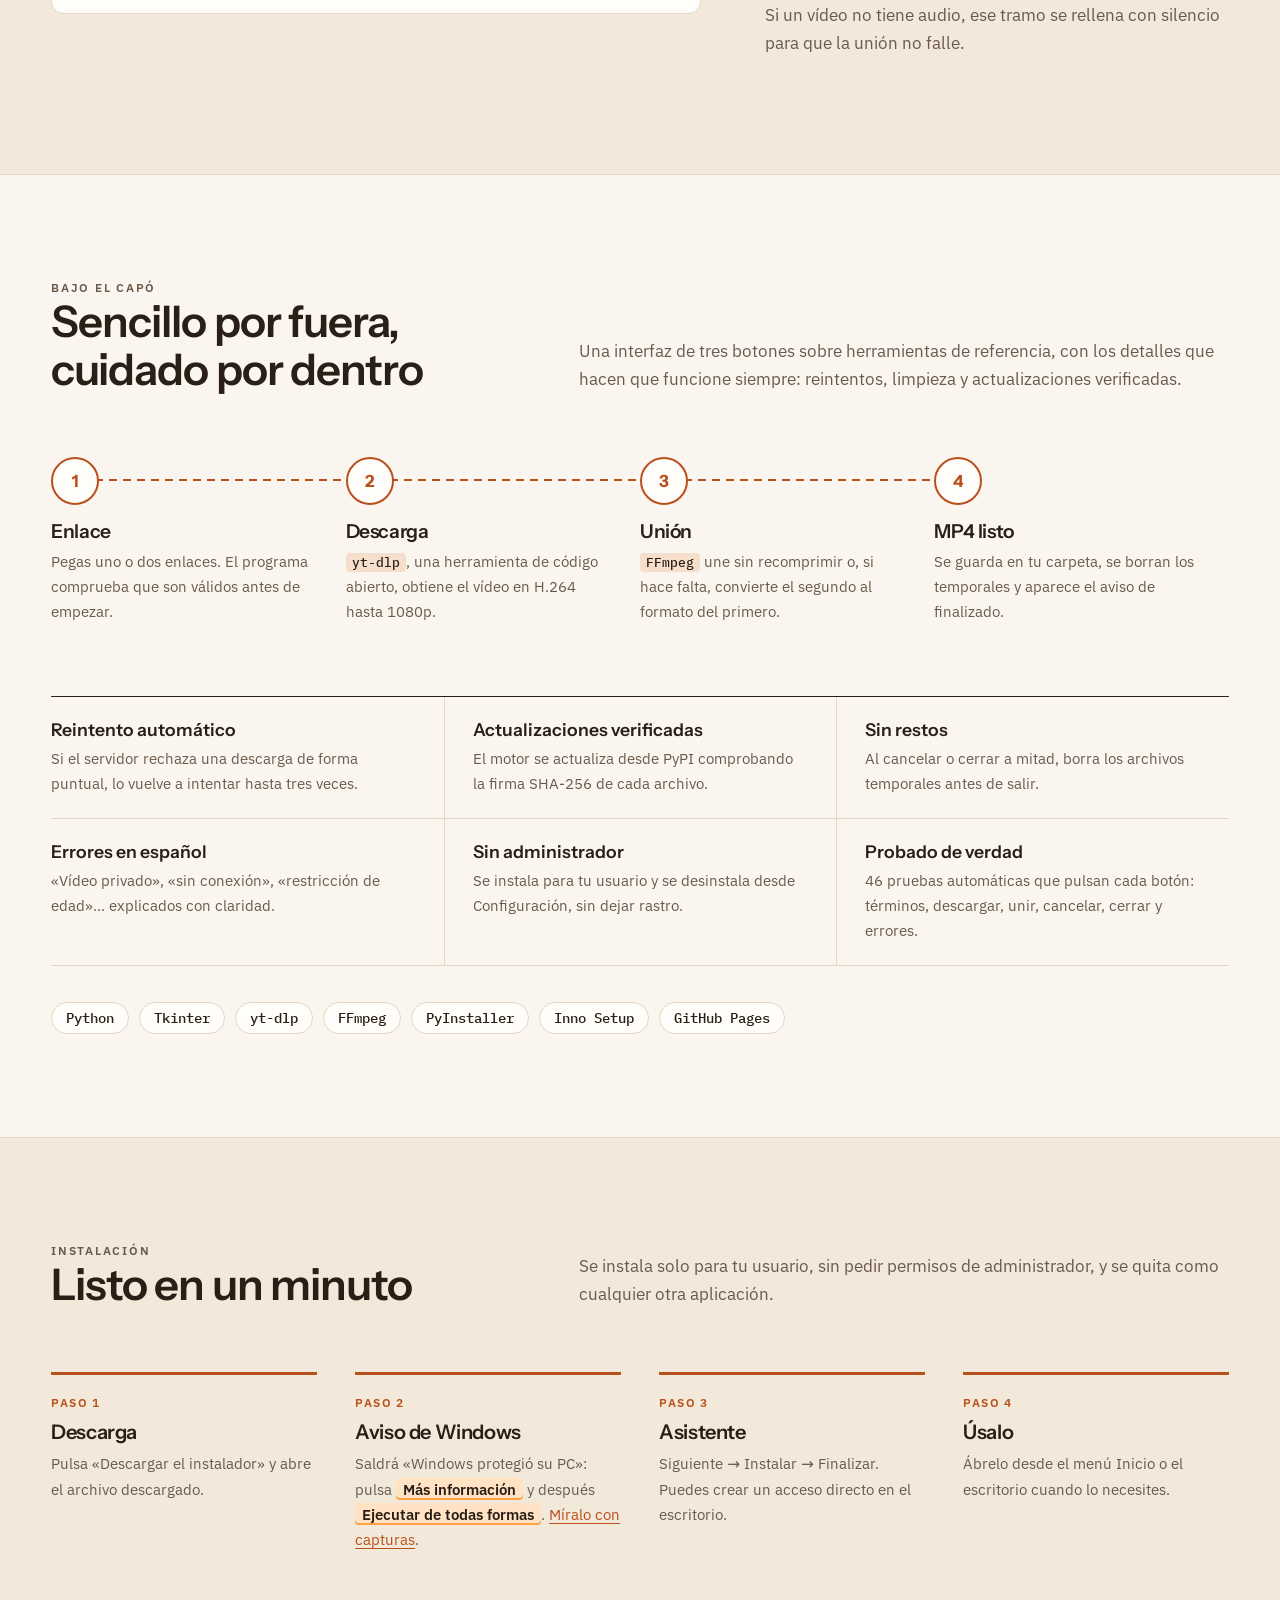
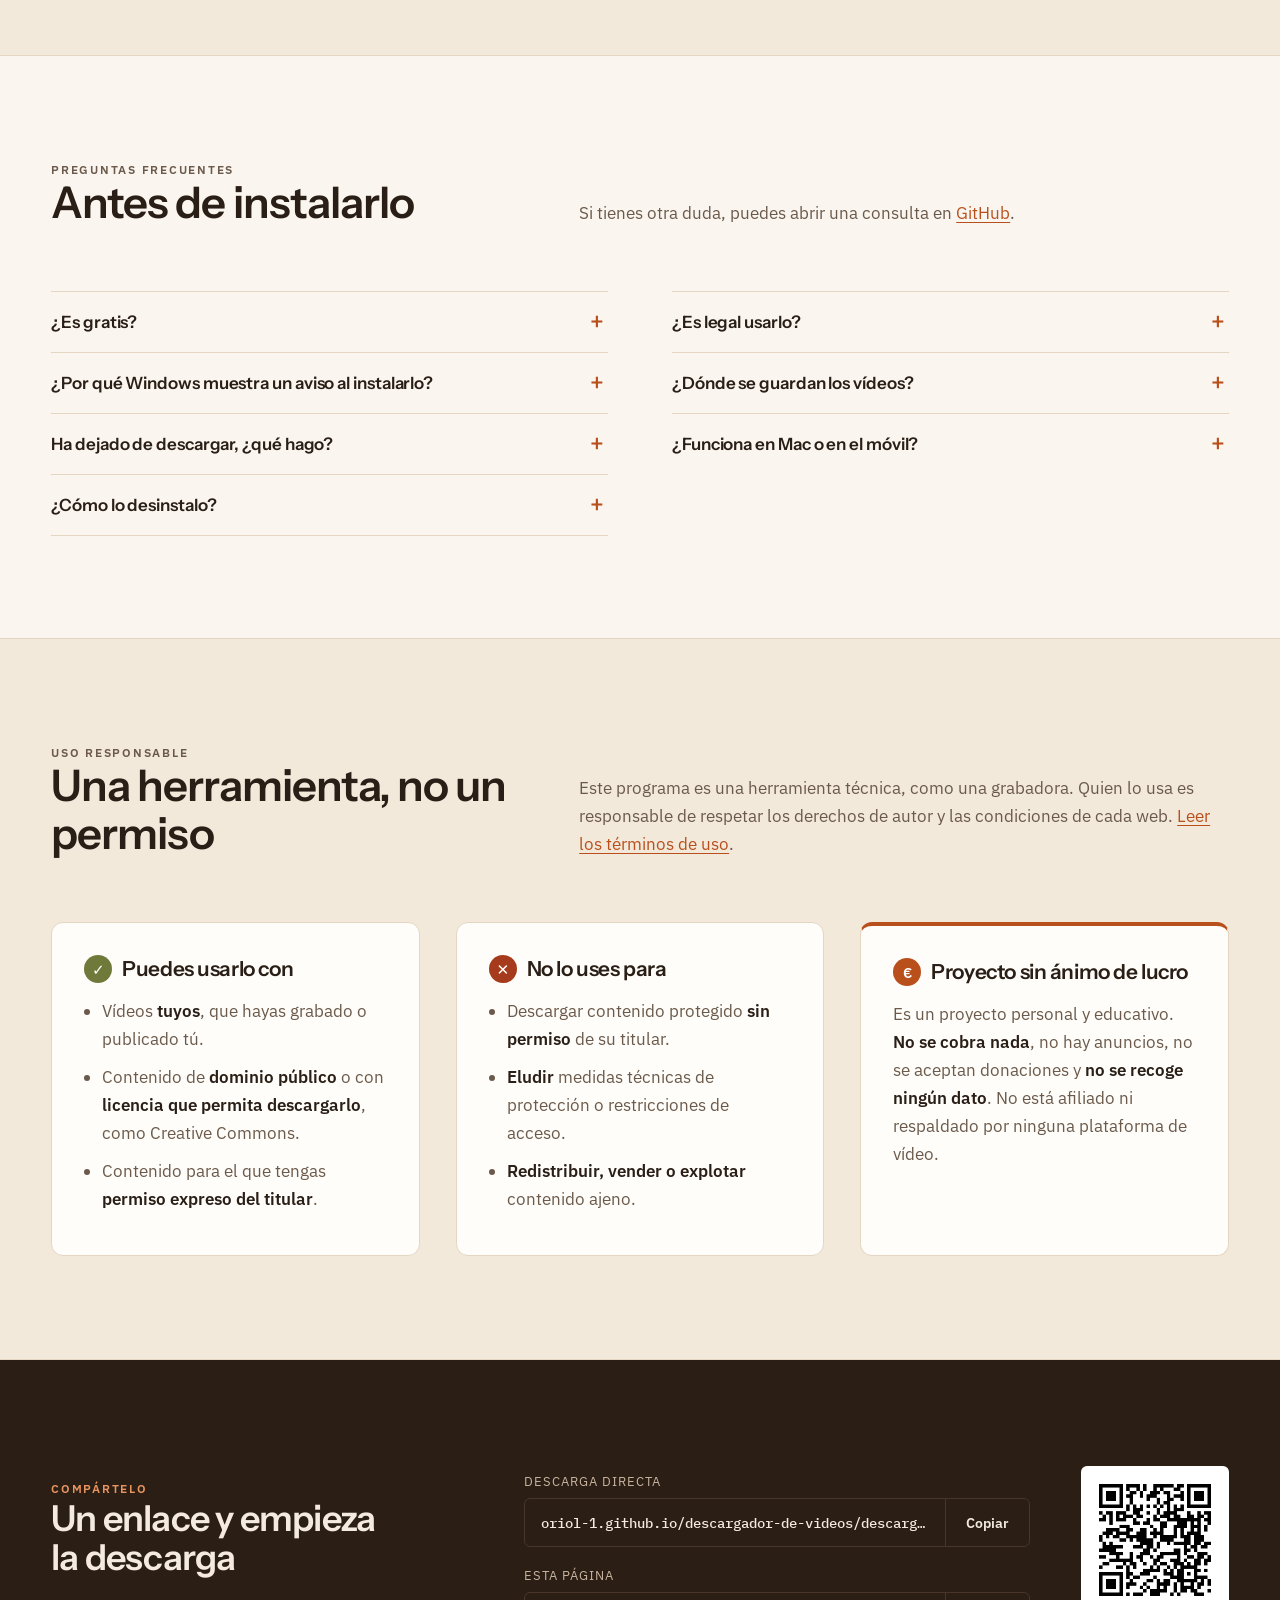
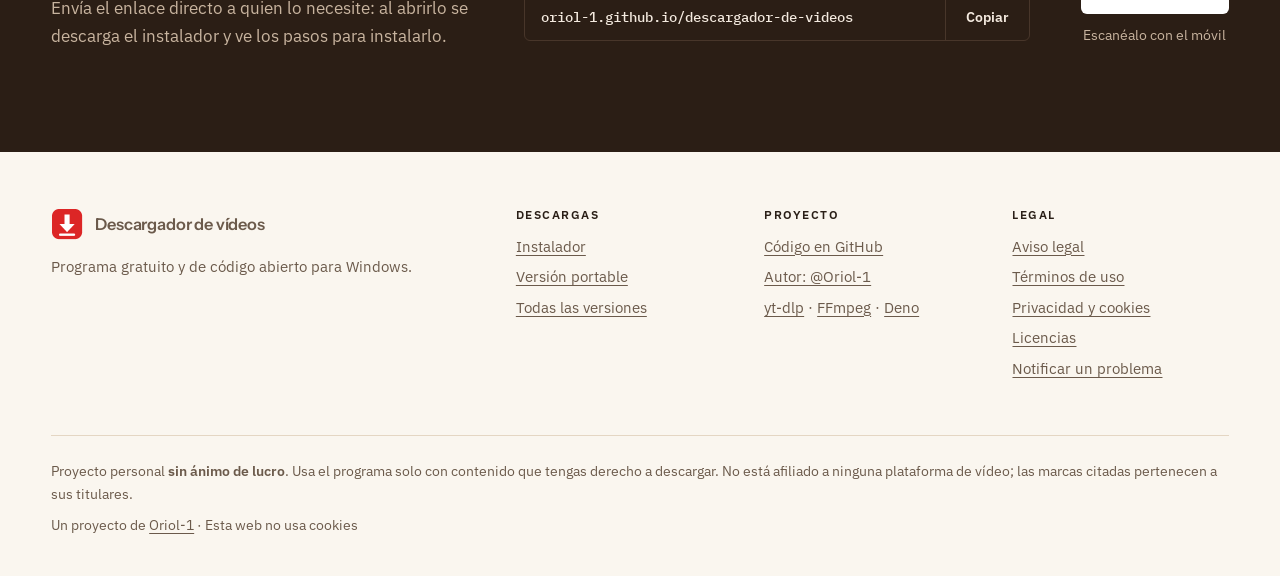
==== commit 0ddeeb9d: "Web: botón «Compartir» en la cabecera Menú con copiar enlace, WhatsApp, Telegram, correo, el menú de" ====
--- a/docs/index.html
+++ b/docs/index.html
@@ -91,8 +91,42 @@
     .marca { display: flex; align-items: center; gap: 12px; color: var(--tinta); text-decoration: none; font: 600 1.02rem var(--titulos); letter-spacing: -.01em; }
     .marca img { width: 32px; height: 32px; border-radius: 7px; }
     .menu { display: flex; align-items: center; gap: 30px; }
-    .menu a:not(.boton) { color: var(--tinta-suave); text-decoration: none; font-size: .95rem; }
-    .menu a:not(.boton):hover { color: var(--tinta); }
+    .menu > a:not(.boton) { color: var(--tinta-suave); text-decoration: none; font-size: .95rem; }
+    .menu > a:not(.boton):hover { color: var(--tinta); }
+
+    /* Botón y menú «Compartir» de la cabecera */
+    .compartir-menu { position: relative; }
+    .menu .boton-compartir {
+      display: inline-flex; align-items: center; gap: 8px;
+      padding: 9px 14px; border: 1px solid var(--linea); border-radius: 6px;
+      background: var(--tarjeta); color: var(--tinta); text-decoration: none;
+      font: 600 .92rem/1 var(--sans); cursor: pointer; transition: border-color .15s, background .15s;
+    }
+    .menu .boton-compartir:hover, .menu .boton-compartir[aria-expanded="true"] { border-color: var(--acento); color: var(--acento); }
+    .boton-compartir svg { width: 16px; height: 16px; flex: none; }
+    .panel-compartir {
+      position: absolute; right: 0; top: calc(100% + 10px); z-index: 30; width: 270px;
+      background: var(--tarjeta); border: 1px solid var(--linea); border-radius: 10px; padding: 8px;
+      box-shadow: 0 18px 40px -16px rgba(60, 35, 15, .45);
+      animation: panel-entra .16s ease-out;
+    }
+    .panel-compartir[hidden] { display: none; }
+    @keyframes panel-entra { from { opacity: 0; transform: translateY(-6px); } }
+    .panel-compartir .panel-titulo { margin: 4px 10px 6px; font-size: .72rem; font-weight: 600; letter-spacing: .1em; text-transform: uppercase; color: var(--tinta-suave); }
+    .panel-compartir .panel-url {
+      margin: 0 6px 6px; padding: 8px 10px; border-radius: 6px; background: var(--papel-2);
+      font: 500 .78rem var(--mono); color: var(--tinta-suave); overflow: hidden; text-overflow: ellipsis; white-space: nowrap;
+    }
+    .menu .panel-compartir a, .panel-compartir button {
+      display: flex; align-items: center; gap: 12px; width: 100%;
+      padding: 10px; border: 0; border-radius: 6px; background: transparent;
+      color: var(--tinta); font: 500 .95rem/1.2 var(--sans); text-align: left; text-decoration: none; cursor: pointer;
+    }
+    .menu .panel-compartir a:hover, .panel-compartir button:hover,
+    .menu .panel-compartir a:focus-visible, .panel-compartir button:focus-visible { background: var(--acento-suave); color: var(--tinta); outline: none; }
+    .panel-compartir svg { width: 18px; height: 18px; flex: none; color: var(--acento); }
+    .panel-compartir .hecho, .panel-compartir .hecho svg { color: var(--oliva); }
+    .panel-compartir hr { border: 0; border-top: 1px solid var(--linea); margin: 6px 4px; }
 
     /* ---------- Portada ---------- */
     .portada { padding: clamp(40px, 6vw, 88px) 0 clamp(28px, 3.5vw, 48px); overflow: hidden; }
@@ -381,7 +415,8 @@
     }
     @media (max-width: 760px) {
       body { font-size: 16px; }
-      .menu a:not(.boton) { display: none; }
+      .menu > a:not(.boton) { display: none; }
+      .menu { gap: 10px; }
       .titular, .modos, .preguntas { grid-template-columns: 1fr; }
       details:nth-last-child(2):nth-child(odd) { border-bottom: 0; }
       .ficha { grid-template-columns: repeat(2, auto); }
@@ -407,6 +442,10 @@
       .aviso-capturas { grid-template-columns: 1fr; }
       .uso { grid-template-columns: 1fr; }
       .escaparate::after { display: none; }
+      .marca { font-size: .95rem; }
+      .boton-compartir span { position: absolute; width: 1px; height: 1px; overflow: hidden; clip: rect(0 0 0 0); white-space: nowrap; }
+      .menu .boton-compartir { padding: 9px 10px; }
+      .panel-compartir { position: fixed; left: 16px; right: 16px; top: 64px; width: auto; }
     }
   </style>
 </head>
@@ -421,6 +460,41 @@
         <a href="#bajo-el-capo">Bajo el capó</a>
         <a href="#instalacion">Instalación</a>
         <a href="#preguntas">Preguntas</a>
+        <div class="compartir-menu">
+          <a class="boton-compartir" id="boton-compartir" href="#compartir" aria-haspopup="menu" aria-expanded="false" aria-controls="panel-compartir">
+            <svg viewBox="0 0 24 24" fill="none" stroke="currentColor" stroke-width="2" stroke-linecap="round" stroke-linejoin="round" aria-hidden="true"><circle cx="18" cy="5" r="3"/><circle cx="6" cy="12" r="3"/><circle cx="18" cy="19" r="3"/><path d="m8.6 13.5 6.8 4M15.4 6.5l-6.8 4"/></svg>
+            <span>Compartir</span>
+          </a>
+          <div class="panel-compartir" id="panel-compartir" role="menu" aria-label="Compartir esta web" tabindex="-1" hidden>
+            <p class="panel-titulo">Compartir esta web</p>
+            <p class="panel-url">oriol-1.github.io/descargador-de-videos</p>
+            <button type="button" role="menuitem" data-compartir="copiar">
+              <svg viewBox="0 0 24 24" fill="none" stroke="currentColor" stroke-width="2" stroke-linecap="round" stroke-linejoin="round" aria-hidden="true"><path d="M10 14a5 5 0 0 0 7.1 0l3-3a5 5 0 0 0-7.1-7.1l-1.5 1.5"/><path d="M14 10a5 5 0 0 0-7.1 0l-3 3a5 5 0 0 0 7.1 7.1l1.5-1.5"/></svg>
+              <span>Copiar enlace</span>
+            </button>
+            <a role="menuitem" data-compartir="whatsapp" target="_blank" rel="noopener noreferrer" href="#compartir">
+              <svg viewBox="0 0 24 24" fill="none" stroke="currentColor" stroke-width="2" stroke-linecap="round" stroke-linejoin="round" aria-hidden="true"><path d="M21 11.5a8.4 8.4 0 0 1-12.4 7.4L3 21l2.1-5.4A8.4 8.4 0 1 1 21 11.5z"/></svg>
+              <span>WhatsApp</span>
+            </a>
+            <a role="menuitem" data-compartir="telegram" target="_blank" rel="noopener noreferrer" href="#compartir">
+              <svg viewBox="0 0 24 24" fill="none" stroke="currentColor" stroke-width="2" stroke-linecap="round" stroke-linejoin="round" aria-hidden="true"><path d="m22 2-7 20-4-9-9-4z"/><path d="M22 2 11 13"/></svg>
+              <span>Telegram</span>
+            </a>
+            <a role="menuitem" data-compartir="correo" href="#compartir">
+              <svg viewBox="0 0 24 24" fill="none" stroke="currentColor" stroke-width="2" stroke-linecap="round" stroke-linejoin="round" aria-hidden="true"><rect x="2" y="4" width="20" height="16" rx="2"/><path d="m22 7-10 6L2 7"/></svg>
+              <span>Correo electrónico</span>
+            </a>
+            <hr>
+            <button type="button" role="menuitem" data-compartir="sistema" hidden>
+              <svg viewBox="0 0 24 24" fill="none" stroke="currentColor" stroke-width="2" stroke-linecap="round" stroke-linejoin="round" aria-hidden="true"><path d="M4 12v8a2 2 0 0 0 2 2h12a2 2 0 0 0 2-2v-8"/><path d="m16 6-4-4-4 4"/><path d="M12 2v13"/></svg>
+              <span>Más opciones…</span>
+            </button>
+            <a role="menuitem" href="#compartir" data-compartir="qr">
+              <svg viewBox="0 0 24 24" fill="none" stroke="currentColor" stroke-width="2" stroke-linecap="round" stroke-linejoin="round" aria-hidden="true"><rect x="3" y="3" width="7" height="7"/><rect x="14" y="3" width="7" height="7"/><rect x="3" y="14" width="7" height="7"/><path d="M14 14h3v3h-3zM20 14v.01M14 20h.01M17 20h4v-3"/></svg>
+              <span>Código QR y enlace directo</span>
+            </a>
+          </div>
+        </div>
         <a class="boton pequeno" href="descargar/">Descargar</a>
       </nav>
     </div>
@@ -777,6 +851,62 @@
       });
     });
 
+    // ---------- Menú «Compartir» de la cabecera ----------
+    (() => {
+      const URL_WEB = "https://oriol-1.github.io/descargador-de-videos/";
+      const TITULO = "Descargador de vídeos";
+      const TEXTO = "Programa gratuito y de código abierto para Windows: descarga un vídeo en MP4 o une dos en uno solo.";
+      const boton = document.getElementById("boton-compartir");
+      const panel = document.getElementById("panel-compartir");
+      const opciones = () => [...panel.querySelectorAll("[role=menuitem]:not([hidden])")];
+      const q = encodeURIComponent;
+
+      panel.querySelector('[data-compartir="whatsapp"]').href = `https://wa.me/?text=${q(TEXTO + " " + URL_WEB)}`;
+      panel.querySelector('[data-compartir="telegram"]').href = `https://t.me/share/url?url=${q(URL_WEB)}&text=${q(TEXTO)}`;
+      panel.querySelector('[data-compartir="correo"]').href = `mailto:?subject=${q(TITULO)}&body=${q(TEXTO + "\n\n" + URL_WEB)}`;
+      const sistema = panel.querySelector('[data-compartir="sistema"]');
+      if (navigator.share) sistema.hidden = false;
+      else sistema.previousElementSibling.hidden = true;  // sin «Más opciones», sobra una línea
+
+      const abrir = () => {
+        panel.hidden = false; boton.setAttribute("aria-expanded", "true");
+        opciones()[0].focus();
+      };
+      const cerrar = (devolverFoco) => {
+        if (panel.hidden) return;
+        panel.hidden = true; boton.setAttribute("aria-expanded", "false");
+        if (devolverFoco) boton.focus();
+      };
+      boton.addEventListener("click", e => { e.preventDefault(); panel.hidden ? abrir() : cerrar(true); });
+      document.addEventListener("click", e => { if (!e.target.closest(".compartir-menu")) cerrar(false); });
+      panel.addEventListener("keydown", e => {
+        const lista = opciones(), i = lista.indexOf(document.activeElement);
+        if (e.key === "Escape") cerrar(true);
+        else if (e.key === "ArrowDown") { e.preventDefault(); lista[(i + 1) % lista.length].focus(); }
+        else if (e.key === "ArrowUp") { e.preventDefault(); lista[(i - 1 + lista.length) % lista.length].focus(); }
+        else if (e.key === "Tab" && !panel.contains(document.activeElement)) cerrar(false);
+      });
+      panel.addEventListener("focusout", e => { if (!panel.contains(e.relatedTarget) && e.relatedTarget !== boton) cerrar(false); });
+
+      panel.addEventListener("click", async e => {
+        const opcion = e.target.closest("[data-compartir]");
+        if (!opcion) return;
+        const tipo = opcion.dataset.compartir;
+        if (tipo === "copiar") {
+          const etiqueta = opcion.querySelector("span");
+          try { await navigator.clipboard.writeText(URL_WEB); etiqueta.textContent = "¡Enlace copiado!"; }
+          catch { prompt("Copia el enlace:", URL_WEB); }
+          opcion.classList.add("hecho");
+          setTimeout(() => { cerrar(true); etiqueta.textContent = "Copiar enlace"; opcion.classList.remove("hecho"); }, 1100);
+        } else if (tipo === "sistema") {
+          cerrar(true);
+          try { await navigator.share({ title: TITULO, text: TEXTO, url: URL_WEB }); } catch {}
+        } else {
+          cerrar(false);
+        }
+      });
+    })();
+
     // ---------- Demo animada del programa ----------
     const ANCHO_DEMO = 680;
     const marco = document.getElementById("demo-marco");
